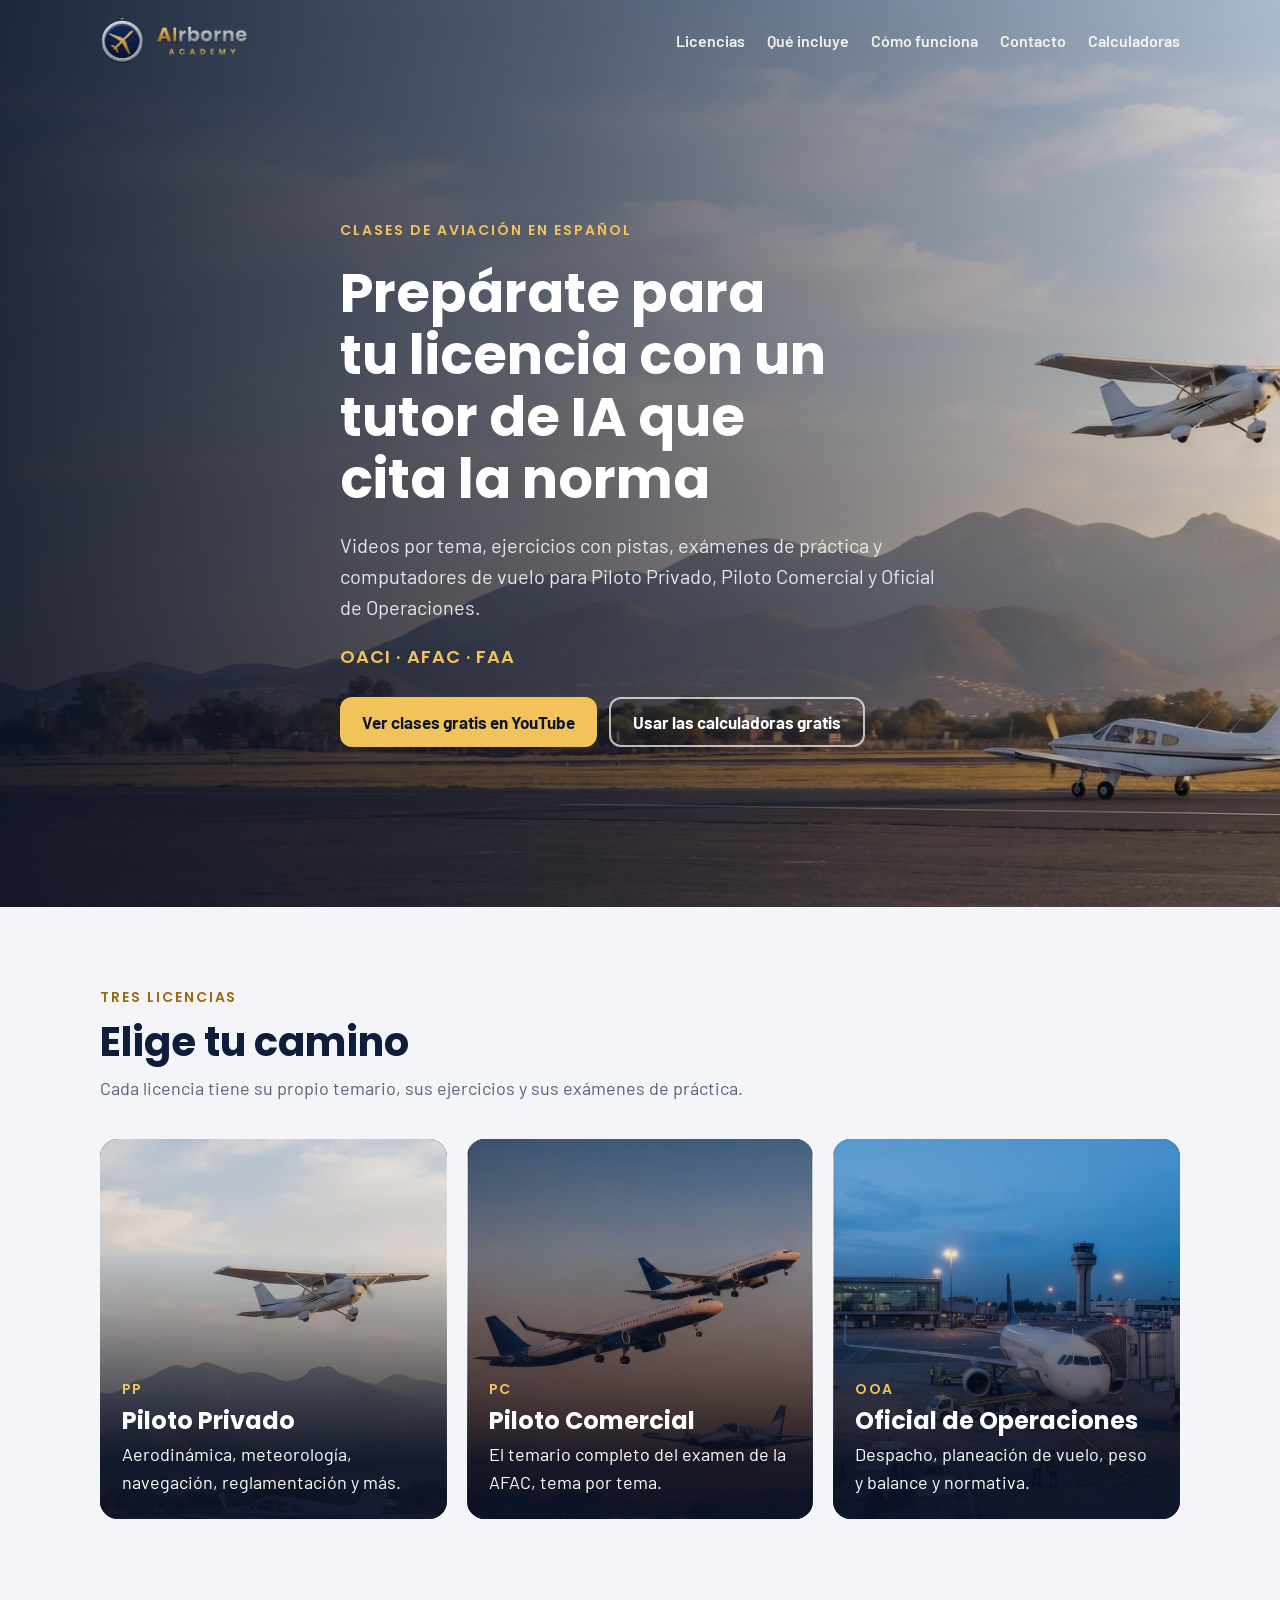
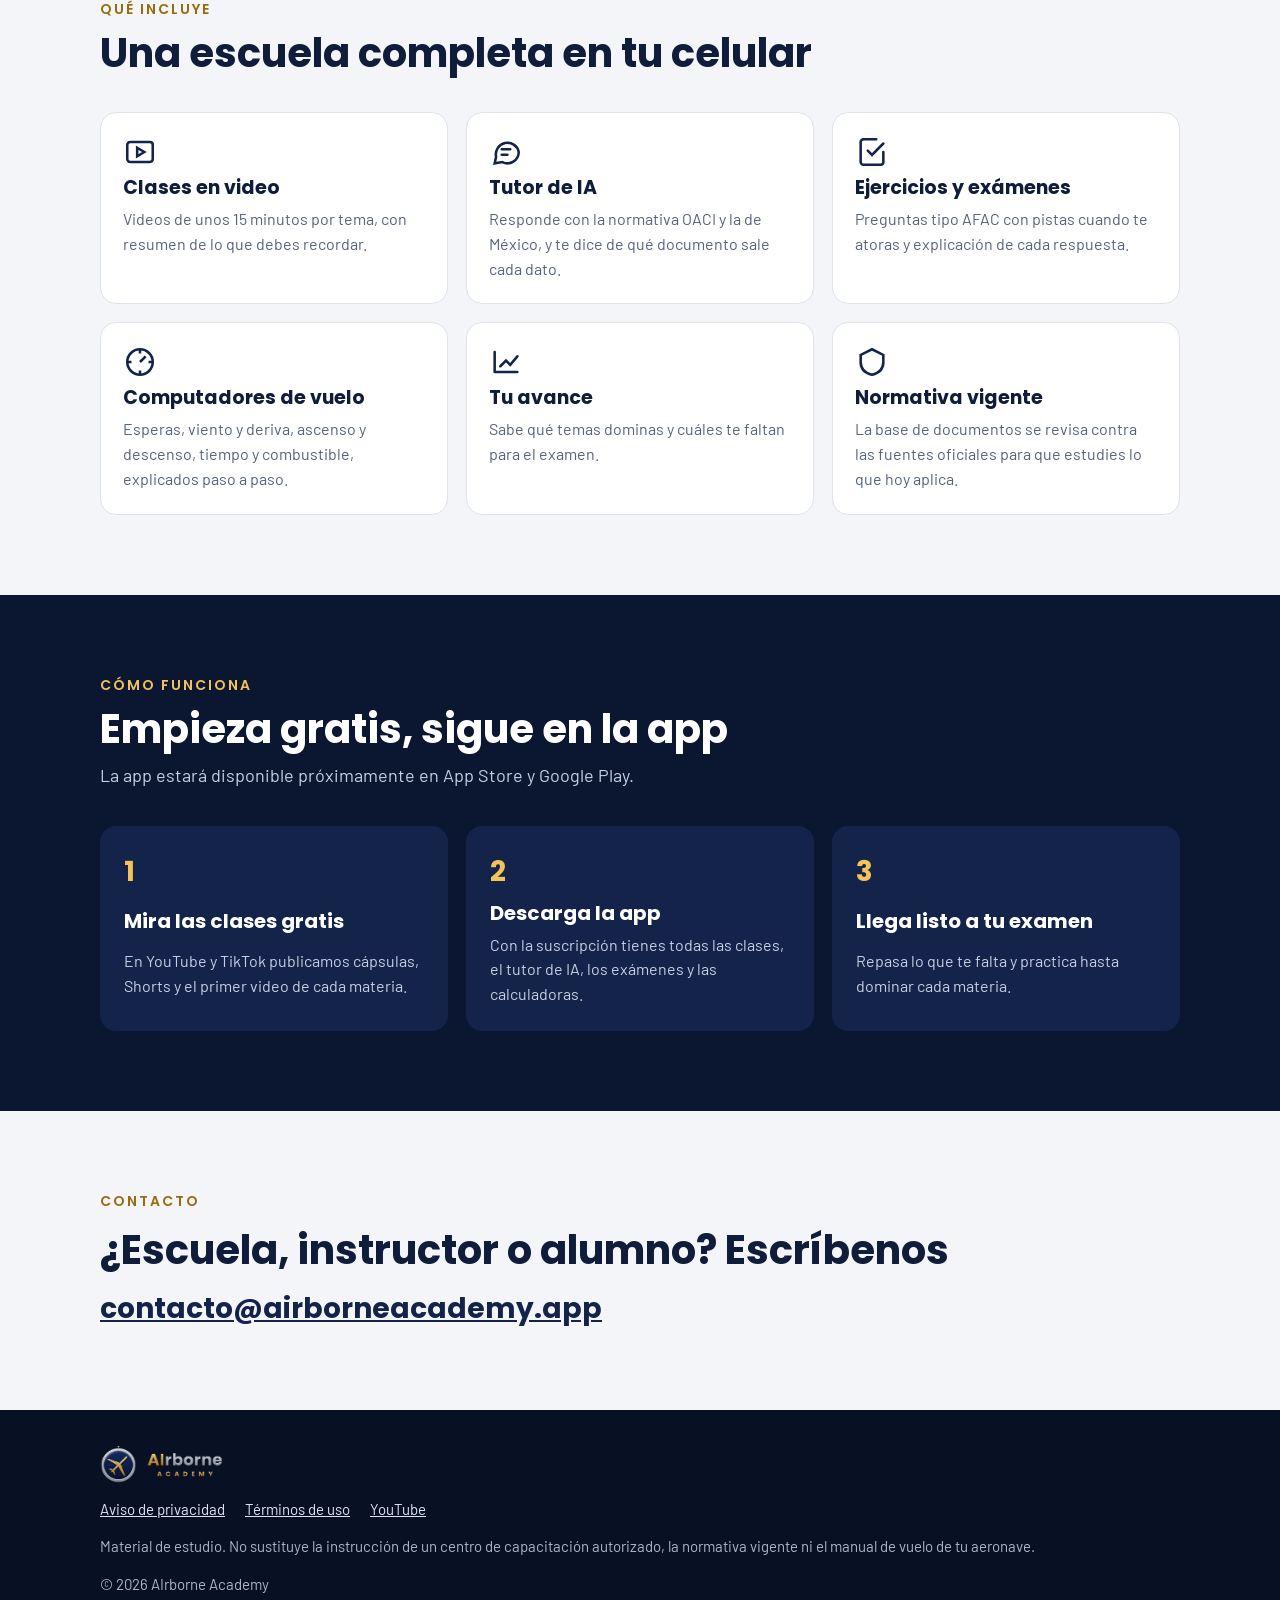
==== index.html @ c2ab4745 "Sitio AIrborne Academy y app de calculadoras de aviación Co-Authored-By: Claude Opus 5.5 <noreply@an" ====
<!doctype html>
<html lang="es">
<head>
<meta charset="utf-8">
<meta name="viewport" content="width=device-width, initial-scale=1, viewport-fit=cover">
<title>AIrborne Academy · Clases de aviación con inteligencia artificial</title>
<meta name="description" content="Clases de aviación en español para Piloto Privado, Piloto Comercial y Oficial de Operaciones. Videos, ejercicios, exámenes de práctica y un tutor de IA que cita la normativa OACI, AFAC y FAA.">
<meta property="og:title" content="AIrborne Academy">
<meta property="og:description" content="Clases de aviación con inteligencia artificial. OACI · AFAC · FAA.">
<meta property="og:image" content="https://airborneacademy.app/img/hero.jpg">
<link rel="icon" href="img/favicon-32.png" sizes="32x32">
<link rel="apple-touch-icon" href="img/icono-180.png">
<link rel="preconnect" href="https://fonts.googleapis.com">
<link rel="preconnect" href="https://fonts.gstatic.com" crossorigin>
<link rel="stylesheet" href="https://fonts.googleapis.com/css2?family=Poppins:wght@600;700&family=Barlow:wght@400;500;600;700&display=swap">
<link rel="stylesheet" href="estilos.css">
</head>
<body>

<header class="top">
  <div class="wrap">
    <a href="/" aria-label="AIrborne Academy, inicio"><img src="img/logo.png" alt="AIrborne Academy"></a>
    <nav aria-label="Secciones">
      <a href="#licencias">Licencias</a>
      <a href="#incluye">Qué incluye</a>
      <a href="#como">Cómo funciona</a>
      <a href="#contacto">Contacto</a>
      <a href="app/">Calculadoras</a>
    </nav>
  </div>
</header>

<main>
  <section class="hero">
    <div class="wrap">
      <div class="txt">
        <span class="eyebrow">Clases de aviación en español</span>
        <h1>Prepárate para tu licencia con un tutor de IA que cita la norma</h1>
        <p>Videos por tema, ejercicios con pistas, exámenes de práctica y computadores de vuelo para Piloto Privado, Piloto Comercial y Oficial de Operaciones.</p>
        <span class="tags">OACI · AFAC · FAA</span>
        <div class="ctas">
          <a class="btn gold" href="https://www.youtube.com/@AIrborne_Academy" target="_blank" rel="noopener">Ver clases gratis en YouTube</a>
          <a class="btn line" href="app/">Usar las calculadoras gratis</a>
        </div>
      </div>
    </div>
  </section>

  <section id="licencias">
    <div class="wrap">
      <div class="head">
        <span class="eyebrow" style="color:var(--gold-d)">Tres licencias</span>
        <h2>Elige tu camino</h2>
        <p>Cada licencia tiene su propio temario, sus ejercicios y sus exámenes de práctica.</p>
      </div>
      <div class="lic">
        <article><img src="img/pp.jpg" alt="Cessna 172 despegando y Piper PA-28 en pista" loading="lazy"><div class="t"><span>PP</span><h3>Piloto Privado</h3><p>Aerodinámica, meteorología, navegación, reglamentación y más.</p></div></article>
        <article><img src="img/pc.jpg" alt="Aviones comerciales despegando al atardecer" loading="lazy"><div class="t"><span>PC</span><h3>Piloto Comercial</h3><p>El temario completo del examen de la AFAC, tema por tema.</p></div></article>
        <article><img src="img/ooa.jpg" alt="Plataforma de aeropuerto con avión en posición" loading="lazy"><div class="t"><span>OOA</span><h3>Oficial de Operaciones</h3><p>Despacho, planeación de vuelo, peso y balance y normativa.</p></div></article>
      </div>
    </div>
  </section>

  <section id="incluye" style="padding-top:0">
    <div class="wrap">
      <div class="head">
        <span class="eyebrow" style="color:var(--gold-d)">Qué incluye</span>
        <h2>Una escuela completa en tu celular</h2>
      </div>
      <div class="feat">
        <div><svg viewBox="0 0 24 24" fill="none" stroke-width="1.8" aria-hidden="true"><rect x="3" y="5" width="18" height="14" rx="2"/><path d="M10 9l5 3-5 3z"/></svg><h3>Clases en video</h3><p>Videos de unos 15 minutos por tema, con resumen de lo que debes recordar.</p></div>
        <div><svg viewBox="0 0 24 24" fill="none" stroke-width="1.8" stroke-linecap="round" aria-hidden="true"><path d="M21 12a8 8 0 0 1-11.6 7.1L4 20l1-4.6A8 8 0 1 1 21 12z"/><path d="M9 10h6M9 14h4"/></svg><h3>Tutor de IA</h3><p>Responde con la normativa OACI y la de México, y te dice de qué documento sale cada dato.</p></div>
        <div><svg viewBox="0 0 24 24" fill="none" stroke-width="1.8" stroke-linecap="round" aria-hidden="true"><path d="M9 11l3 3 8-8"/><path d="M20 12v7a2 2 0 0 1-2 2H6a2 2 0 0 1-2-2V5a2 2 0 0 1 2-2h9"/></svg><h3>Ejercicios y exámenes</h3><p>Preguntas tipo AFAC con pistas cuando te atoras y explicación de cada respuesta.</p></div>
        <div><svg viewBox="0 0 24 24" fill="none" stroke-width="1.8" aria-hidden="true"><circle cx="12" cy="12" r="9"/><path d="M12 3v3M12 18v3M3 12h3M18 12h3M12 12l4-4"/></svg><h3>Computadores de vuelo</h3><p>Esperas, viento y deriva, ascenso y descenso, tiempo y combustible, explicados paso a paso.</p></div>
        <div><svg viewBox="0 0 24 24" fill="none" stroke-width="1.8" stroke-linecap="round" aria-hidden="true"><path d="M4 19V5M4 19h16M8 15l4-4 3 3 5-6"/></svg><h3>Tu avance</h3><p>Sabe qué temas dominas y cuáles te faltan para el examen.</p></div>
        <div><svg viewBox="0 0 24 24" fill="none" stroke-width="1.8" stroke-linecap="round" aria-hidden="true"><path d="M12 3l8 4v5c0 5-3.5 8-8 9-4.5-1-8-4-8-9V7z"/></svg><h3>Normativa vigente</h3><p>La base de documentos se revisa contra las fuentes oficiales para que estudies lo que hoy aplica.</p></div>
      </div>
    </div>
  </section>

  <section id="como" class="dark">
    <div class="wrap">
      <div class="head">
        <span class="eyebrow">Cómo funciona</span>
        <h2>Empieza gratis, sigue en la app</h2>
        <p>La app estará disponible próximamente en App Store y Google Play.</p>
      </div>
      <ol class="steps">
        <li><h3>Mira las clases gratis</h3><p>En YouTube y TikTok publicamos cápsulas, Shorts y el primer video de cada materia.</p></li>
        <li><h3>Descarga la app</h3><p>Con la suscripción tienes todas las clases, el tutor de IA, los exámenes y las calculadoras.</p></li>
        <li><h3>Llega listo a tu examen</h3><p>Repasa lo que te falta y practica hasta dominar cada materia.</p></li>
      </ol>
    </div>
  </section>

  <section id="contacto">
    <div class="wrap contact">
      <span class="eyebrow" style="color:var(--gold-d)">Contacto</span>
      <h2 style="font-size:clamp(28px,4vw,40px)">¿Escuela, instructor o alumno? Escríbenos</h2>
      <a class="mail" href="mailto:contacto@airborneacademy.app">contacto@airborneacademy.app</a>
    </div>
  </section>
</main>

<footer>
  <div class="wrap">
    <img src="img/logo.png" alt="AIrborne Academy">
    <nav aria-label="Legal">
      <a href="privacidad.html">Aviso de privacidad</a>
      <a href="terminos.html">Términos de uso</a>
      <a href="https://www.youtube.com/@AIrborne_Academy" target="_blank" rel="noopener">YouTube</a>
    </nav>
    <p>Material de estudio. No sustituye la instrucción de un centro de capacitación autorizado, la normativa vigente ni el manual de vuelo de tu aeronave.</p>
    <p>© 2026 AIrborne Academy</p>
  </div>
</footer>
</body>
</html>
---- estilos.css ----
:root{
  --navy:#0b1630; --navy-2:#13234a; --ink:#0f1d3a; --muted:#56627a; --bg:#f3f5f9; --card:#ffffff;
  --gold:#f2c35a; --gold-d:#9a6b0e; --line:#dde2ec;
  --display:"Poppins",system-ui,sans-serif; --body:"Barlow",system-ui,-apple-system,"Segoe UI",sans-serif;
}
*{box-sizing:border-box}
html{scroll-behavior:smooth}
body{margin:0;background:var(--bg);color:var(--ink);font-family:var(--body);font-size:18px;line-height:1.55}
img{max-width:100%;display:block}
a{color:var(--navy-2)}
.wrap{max-width:1120px;margin:0 auto;padding-left:max(20px,env(safe-area-inset-left,0px));padding-right:max(20px,env(safe-area-inset-right,0px))}
h1,h2,h3{font-family:var(--display);line-height:1.15;margin:0;text-wrap:balance}
p{margin:0}

/* barra */
.top{position:absolute;inset:0 0 auto 0;z-index:5}
.top .wrap{display:flex;align-items:center;justify-content:space-between;gap:16px;padding-block:18px}
.top img{height:46px;width:auto}
.top nav{display:flex;gap:22px;flex-wrap:wrap}
.top nav a{color:#fff;text-decoration:none;font-weight:600;font-size:16px;opacity:.9}
.top nav a:hover{opacity:1;text-decoration:underline}
@media (max-width:640px){.top nav{display:none}}

/* portada */
.hero{position:relative;min-height:640px;display:flex;align-items:center;color:#fff;background:#0b1630 url(img/hero.jpg) center/cover no-repeat}
.hero::before{content:"";position:absolute;inset:0;background:linear-gradient(90deg,rgba(8,16,36,.88) 0%,rgba(8,16,36,.6) 45%,rgba(8,16,36,.15) 100%)}
.hero .wrap{position:relative;padding-block:140px 80px}
.hero .txt{max-width:600px;display:grid;gap:20px}
.eyebrow{font-family:var(--display);font-weight:600;font-size:14px;letter-spacing:.14em;text-transform:uppercase;color:var(--gold)}
.hero h1{font-size:clamp(34px,5vw,54px);font-weight:700}
.hero p{font-size:20px;color:#e3e8f0}
.ctas{display:flex;gap:12px;flex-wrap:wrap;margin-top:6px}
.btn{display:inline-flex;align-items:center;justify-content:center;min-height:50px;padding:0 22px;border-radius:12px;font-weight:700;text-decoration:none;font-size:17px}
.btn.gold{background:var(--gold);color:var(--navy)}
.btn.line{border:2px solid rgba(255,255,255,.7);color:#fff}
.btn:focus-visible{outline:3px solid #fff;outline-offset:3px}
.tags{font-family:var(--display);font-weight:600;color:var(--gold);letter-spacing:.06em}

section{padding-block:80px}
.head{display:grid;gap:10px;margin-bottom:36px;max-width:720px}
.head h2{font-size:clamp(28px,4vw,40px)}
.head p{color:var(--muted)}

/* licencias */
.lic{display:grid;grid-template-columns:repeat(3,minmax(0,1fr));gap:20px}
@media (max-width:860px){.lic{grid-template-columns:minmax(0,1fr)}}
.lic article{position:relative;border-radius:18px;overflow:hidden;min-height:380px;display:flex;align-items:flex-end;color:#fff;background:var(--navy)}
.lic article img{position:absolute;inset:0;width:100%;height:100%;object-fit:cover}
.lic article::after{content:"";position:absolute;inset:0;background:linear-gradient(0deg,rgba(8,16,36,.92) 15%,rgba(8,16,36,.1) 70%)}
.lic .t{position:relative;z-index:1;padding:22px;display:grid;gap:6px}
.lic .t span{font-family:var(--display);font-weight:600;color:var(--gold);font-size:14px;letter-spacing:.1em}
.lic h3{font-size:24px}

/* incluye */
.feat{display:grid;grid-template-columns:repeat(3,minmax(0,1fr));gap:18px}
@media (max-width:860px){.feat{grid-template-columns:minmax(0,1fr)}}
.feat div{background:var(--card);border:1px solid var(--line);border-radius:16px;padding:22px;display:grid;gap:8px;align-content:start}
.feat svg{width:34px;height:34px;stroke:var(--navy-2)}
.feat h3{font-size:19px}
.feat p{color:var(--muted);font-size:16px}

/* pasos */
.dark{background:var(--navy);color:#fff}
.dark .head p{color:#c7d0e2}
.steps{display:grid;grid-template-columns:repeat(3,minmax(0,1fr));gap:18px;counter-reset:s;list-style:none;padding:0;margin:0}
@media (max-width:860px){.steps{grid-template-columns:minmax(0,1fr)}}
.steps li{background:var(--navy-2);border-radius:16px;padding:24px;display:grid;gap:8px}
.steps li::before{counter-increment:s;content:counter(s);font-family:var(--display);font-weight:700;font-size:28px;color:var(--gold)}
.steps h3{font-size:20px}
.steps p{color:#c7d0e2;font-size:16px}

/* contacto */
.contact{display:grid;gap:14px;justify-items:start}
.mail{font-family:var(--display);font-weight:700;font-size:clamp(20px,3vw,28px);color:var(--navy-2);word-break:break-all}

footer{background:#081024;color:#aab6cc;font-size:15px}
footer .wrap{padding-block:36px;display:grid;gap:14px}
footer nav{display:flex;gap:20px;flex-wrap:wrap}
footer a{color:#dfe5f0}
footer img{height:38px;width:auto}

/* páginas legales */
.legal-top{background:var(--navy)}
.legal-top .wrap{padding-block:18px;display:flex;justify-content:space-between;align-items:center;gap:12px}
.legal-top img{height:42px;width:auto}
.legal-top a.back{color:#fff;font-weight:600;text-decoration:none}
.legal{max-width:760px;margin:0 auto;padding:48px 20px 80px}
.legal h1{font-size:34px;margin-bottom:8px}
.legal h2{font-size:22px;margin:34px 0 10px}
.legal p,.legal li{color:#2b3956}
.legal p+p{margin-top:12px}
.legal ul{padding-left:22px;display:grid;gap:6px}
.updated{color:var(--muted);font-size:15px}
.fill{background:#fff2c4;border-radius:4px;padding:0 4px;font-weight:600}
.draft{background:#fff4dc;border:1px solid #f0c66b;border-radius:12px;padding:14px 16px;margin:18px 0;font-size:16px}
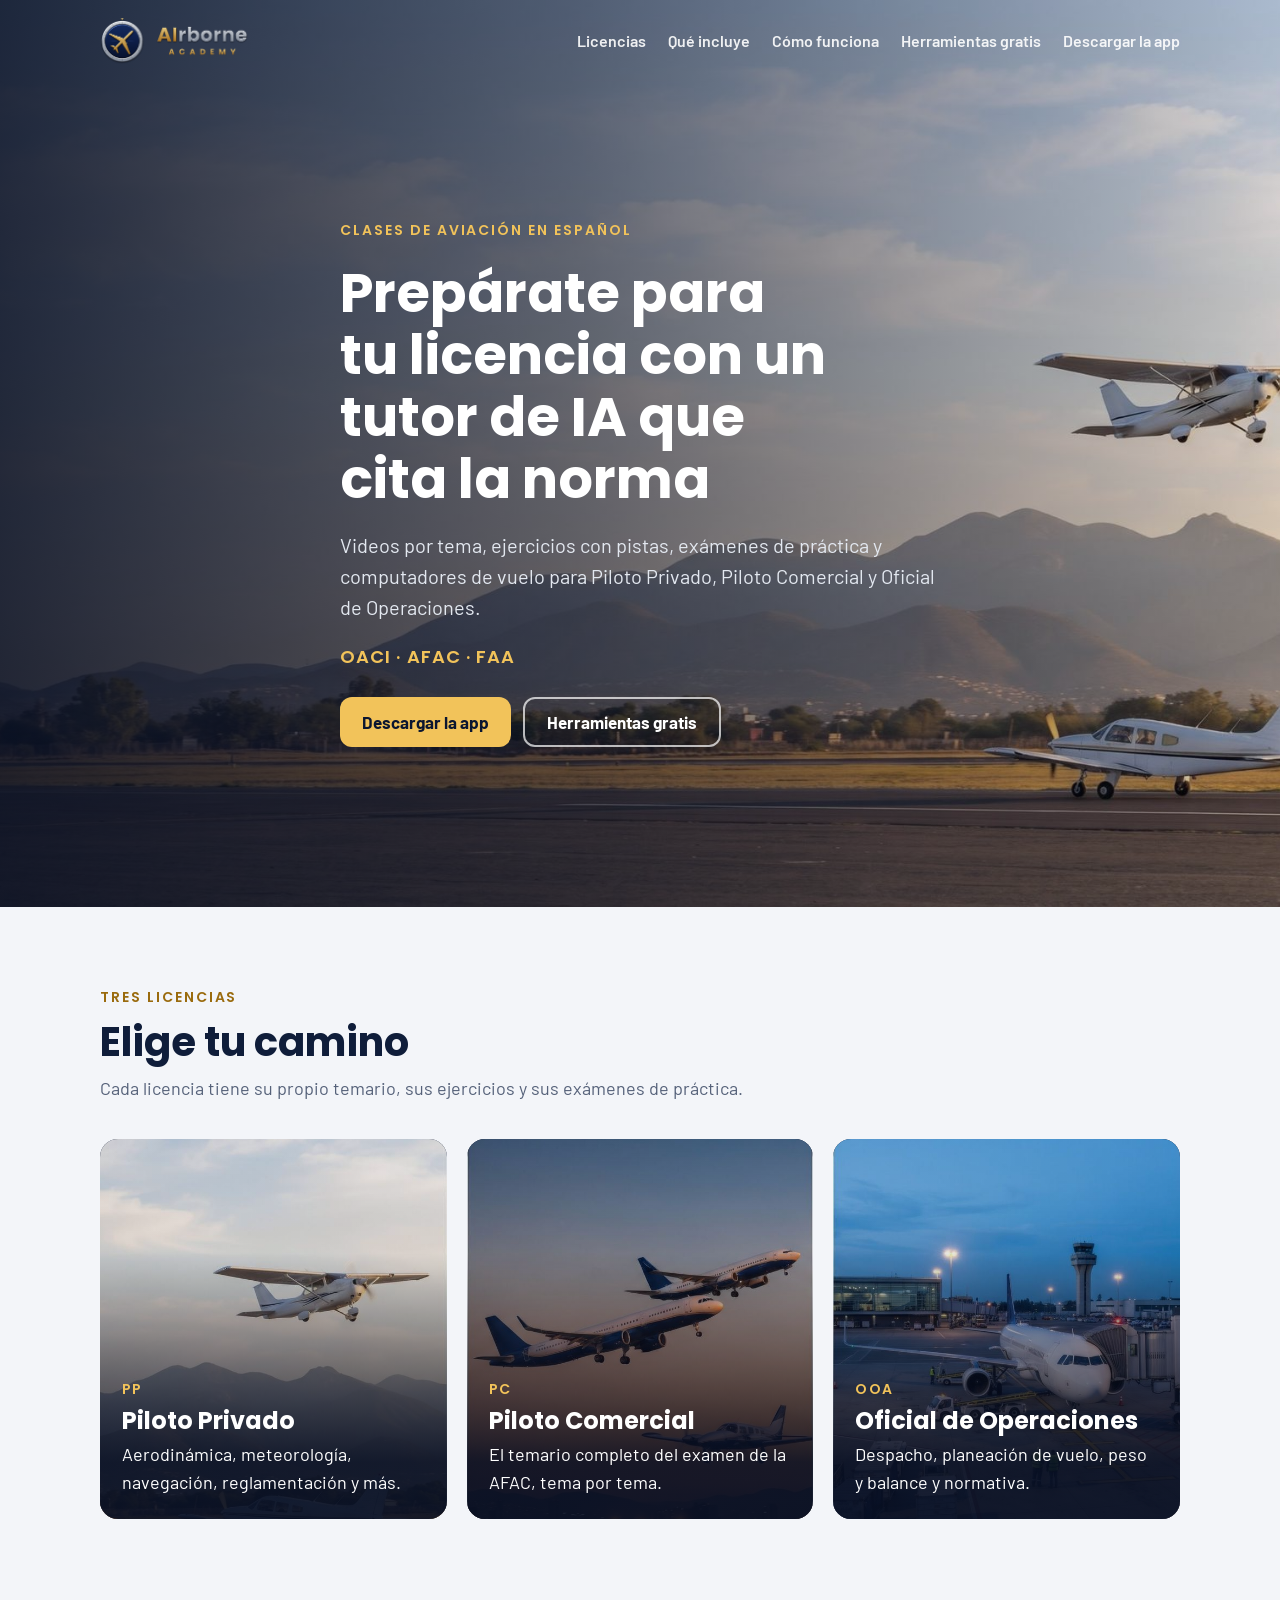
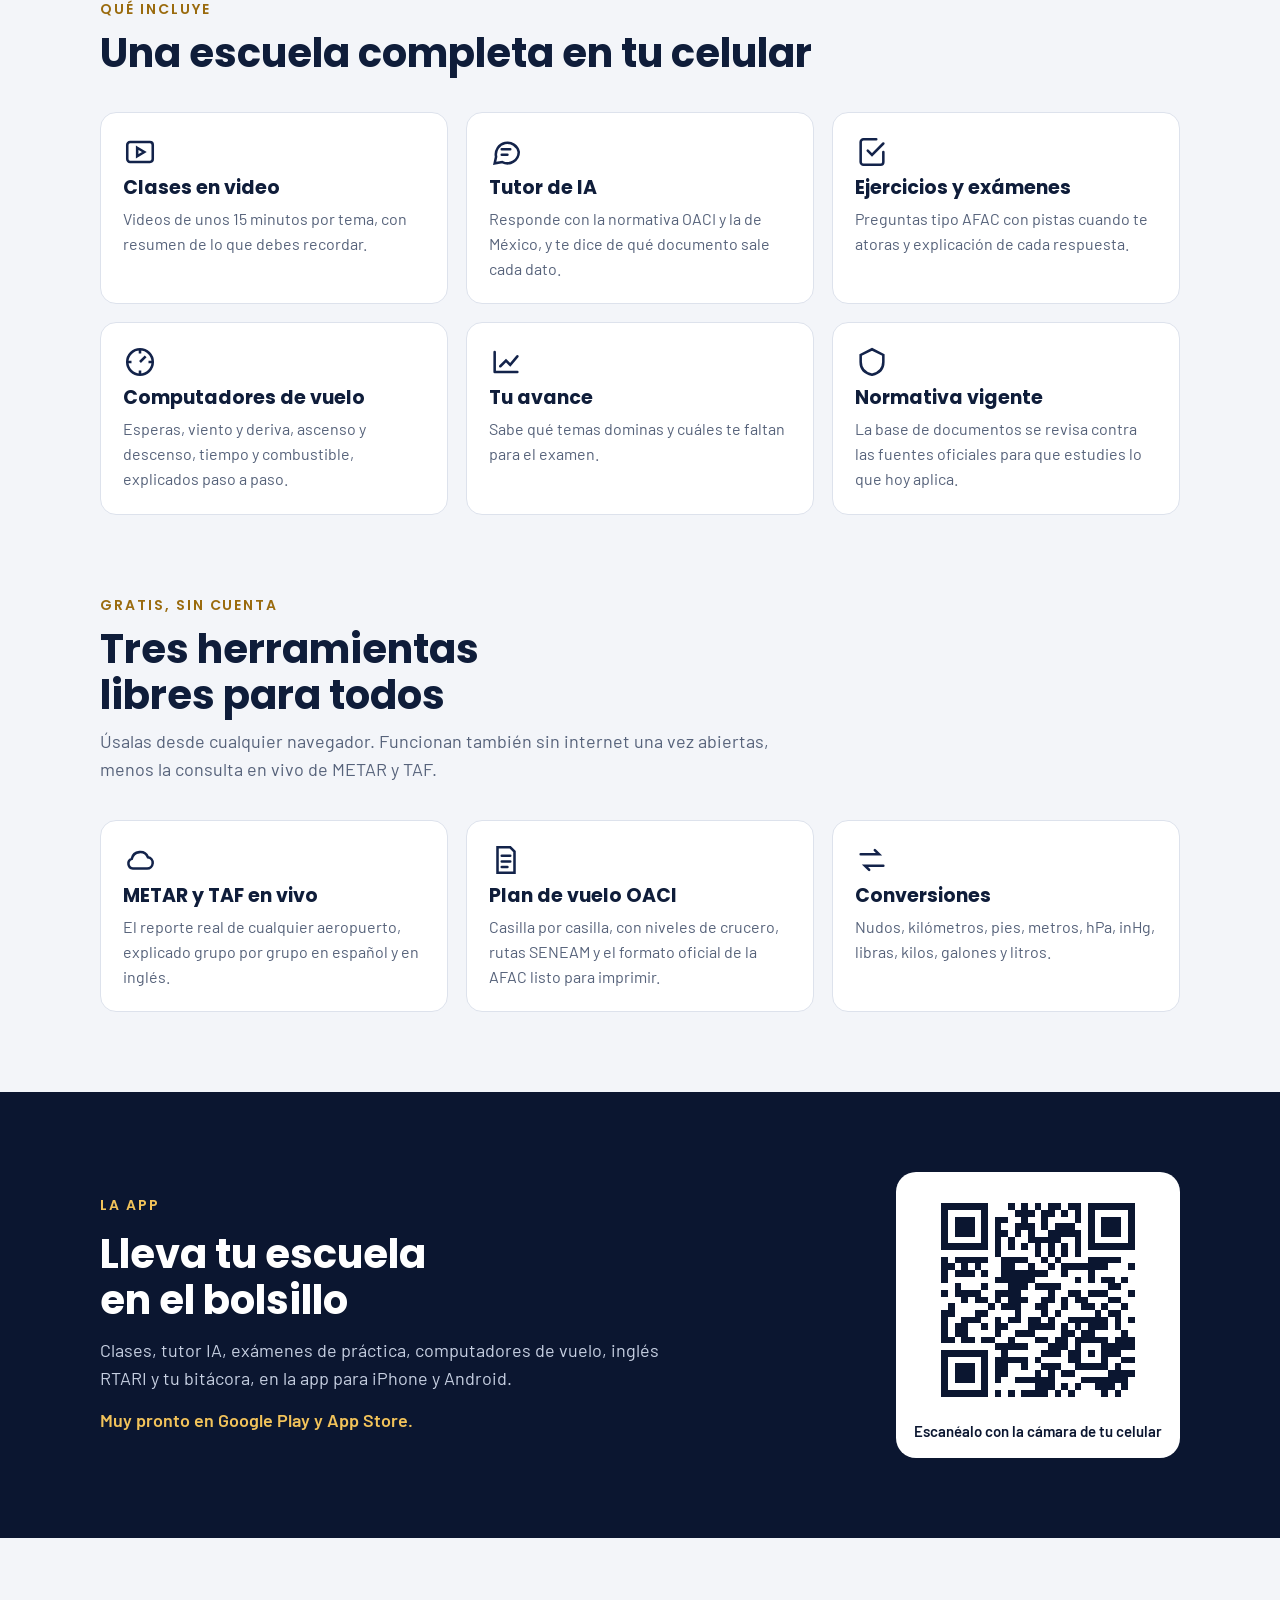
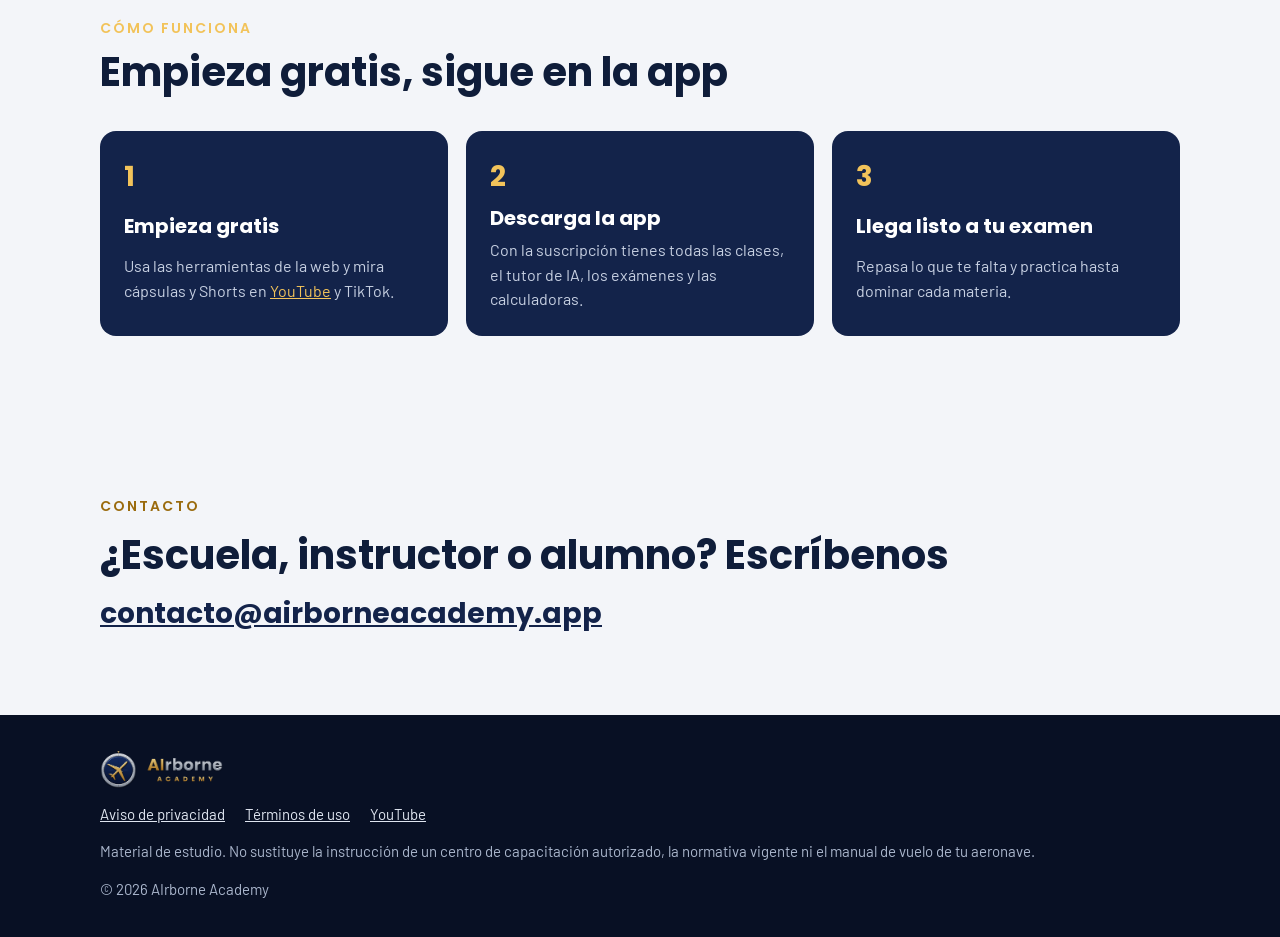
==== commit 05b97466: "Web: landing con QR de descarga y solo las tres herramientas gratis; lo Pro pasa a las apps - descar" ====
--- a/index.html
+++ b/index.html
@@ -4,7 +4,7 @@
 <meta charset="utf-8">
 <meta name="viewport" content="width=device-width, initial-scale=1, viewport-fit=cover">
 <title>AIrborne Academy · Clases de aviación con inteligencia artificial</title>
-<meta name="description" content="Clases de aviación en español para Piloto Privado, Piloto Comercial y Oficial de Operaciones. Videos, ejercicios, exámenes de práctica y un tutor de IA que cita la normativa OACI, AFAC y FAA.">
+<meta name="description" content="Clases de aviación en español para Piloto Privado, Piloto Comercial y Oficial de Operaciones, en la app AIrborne Academy. Gratis en la web: METAR y TAF en vivo, plan de vuelo OACI con formato AFAC y conversiones.">
 <meta property="og:title" content="AIrborne Academy">
 <meta property="og:description" content="Clases de aviación con inteligencia artificial. OACI · AFAC · FAA.">
 <meta property="og:image" content="https://airborneacademy.app/img/hero.jpg">
@@ -24,8 +24,8 @@
       <a href="#licencias">Licencias</a>
       <a href="#incluye">Qué incluye</a>
       <a href="#como">Cómo funciona</a>
-      <a href="#contacto">Contacto</a>
-      <a href="app/">Calculadoras</a>
+      <a href="app/">Herramientas gratis</a>
+      <a href="#descargar">Descargar la app</a>
     </nav>
   </div>
 </header>
@@ -39,8 +39,8 @@
         <p>Videos por tema, ejercicios con pistas, exámenes de práctica y computadores de vuelo para Piloto Privado, Piloto Comercial y Oficial de Operaciones.</p>
         <span class="tags">OACI · AFAC · FAA</span>
         <div class="ctas">
-          <a class="btn gold" href="https://www.youtube.com/@AIrborne_Academy" target="_blank" rel="noopener">Ver clases gratis en YouTube</a>
-          <a class="btn line" href="app/">Usar las calculadoras gratis</a>
+          <a class="btn gold" href="#descargar">Descargar la app</a>
+          <a class="btn line" href="app/">Herramientas gratis</a>
         </div>
       </div>
     </div>
@@ -78,15 +78,45 @@
     </div>
   </section>
 
-  <section id="como" class="dark">
+  <section id="gratis" style="padding-top:0">
+    <div class="wrap">
+      <div class="head">
+        <span class="eyebrow" style="color:var(--gold-d)">Gratis, sin cuenta</span>
+        <h2>Tres herramientas libres para todos</h2>
+        <p>Úsalas desde cualquier navegador. Funcionan también sin internet una vez abiertas, menos la consulta en vivo de METAR y TAF.</p>
+      </div>
+      <div class="feat gratis">
+        <a href="app/#/meteo"><svg viewBox="0 0 24 24" fill="none" stroke-width="1.8" stroke-linecap="round" aria-hidden="true"><path d="M7 18h10a4 4 0 0 0 .6-7.95A6 6 0 0 0 6.2 11.2 3.5 3.5 0 0 0 7 18z"/></svg><h3>METAR y TAF en vivo</h3><p>El reporte real de cualquier aeropuerto, explicado grupo por grupo en español y en inglés.</p></a>
+        <a href="app/#/plan"><svg viewBox="0 0 24 24" fill="none" stroke-width="1.8" stroke-linecap="round" aria-hidden="true"><path d="M6 3h9l3 3v15H6z"/><path d="M9 9h6M9 13h6M9 17h4"/></svg><h3>Plan de vuelo OACI</h3><p>Casilla por casilla, con niveles de crucero, rutas SENEAM y el formato oficial de la AFAC listo para imprimir.</p></a>
+        <a href="app/#/conv"><svg viewBox="0 0 24 24" fill="none" stroke-width="1.8" stroke-linecap="round" aria-hidden="true"><path d="M4 8h13l-3-3M20 16H7l3 3"/></svg><h3>Conversiones</h3><p>Nudos, kilómetros, pies, metros, hPa, inHg, libras, kilos, galones y litros.</p></a>
+      </div>
+    </div>
+  </section>
+
+  <section id="descargar" class="dark">
+    <div class="wrap descarga">
+      <div class="txt">
+        <span class="eyebrow">La app</span>
+        <h2>Lleva tu escuela en el bolsillo</h2>
+        <p>Clases, tutor IA, exámenes de práctica, computadores de vuelo, inglés RTARI y tu bitácora, en la app para iPhone y Android.</p>
+        <p class="pronto">Muy pronto en Google Play y App Store.</p>
+        <a class="btn gold solo-movil" href="descargar/">Descargar la app</a>
+      </div>
+      <figure class="qr">
+        <img src="img/qr-descargar.svg" alt="Código QR para descargar la app AIrborne Academy" width="220" height="220">
+        <figcaption>Escanéalo con la cámara de tu celular</figcaption>
+      </figure>
+    </div>
+  </section>
+
+  <section id="como">
     <div class="wrap">
       <div class="head">
         <span class="eyebrow">Cómo funciona</span>
         <h2>Empieza gratis, sigue en la app</h2>
-        <p>La app estará disponible próximamente en App Store y Google Play.</p>
       </div>
       <ol class="steps">
-        <li><h3>Mira las clases gratis</h3><p>En YouTube y TikTok publicamos cápsulas, Shorts y el primer video de cada materia.</p></li>
+        <li><h3>Empieza gratis</h3><p>Usa las herramientas de la web y mira cápsulas y Shorts en <a href="https://www.youtube.com/@AIrborne_Academy" target="_blank" rel="noopener">YouTube</a> y TikTok.</p></li>
         <li><h3>Descarga la app</h3><p>Con la suscripción tienes todas las clases, el tutor de IA, los exámenes y las calculadoras.</p></li>
         <li><h3>Llega listo a tu examen</h3><p>Repasa lo que te falta y practica hasta dominar cada materia.</p></li>
       </ol>
--- a/estilos.css
+++ b/estilos.css
@@ -93,3 +93,21 @@
 .updated{color:var(--muted);font-size:15px}
 .fill{background:#fff2c4;border-radius:4px;padding:0 4px;font-weight:600}
 .draft{background:#fff4dc;border:1px solid #f0c66b;border-radius:12px;padding:14px 16px;margin:18px 0;font-size:16px}
+
+/* herramientas gratis */
+.feat.gratis a{background:var(--card);border:1px solid var(--line);border-radius:16px;padding:22px;display:grid;gap:8px;align-content:start;color:inherit;text-decoration:none;transition:border-color .15s,transform .15s}
+.feat.gratis a:hover{border-color:var(--gold);transform:translateY(-2px)}
+.feat.gratis a:focus-visible{outline:3px solid var(--gold);outline-offset:3px}
+/* descarga con QR */
+.descarga{display:grid;grid-template-columns:minmax(0,1fr) auto;gap:40px;align-items:center}
+.descarga .txt{display:grid;gap:14px;max-width:560px;justify-items:start}
+.descarga h2{font-size:clamp(28px,4vw,40px)}
+.descarga p{color:#c7d0e2}
+.descarga .pronto{color:var(--gold);font-weight:600}
+.qr{margin:0;display:grid;gap:10px;justify-items:center;background:#fff;border-radius:20px;padding:18px 18px 14px}
+.qr img{width:220px;height:220px}
+.qr figcaption{color:var(--navy);font-size:15px;font-weight:600}
+.solo-movil{display:none}
+.steps a{color:var(--gold)}
+@media (max-width:760px){.descarga{grid-template-columns:minmax(0,1fr)}.qr{display:none}.solo-movil{display:inline-flex}}
+.steps li{color:#fff}
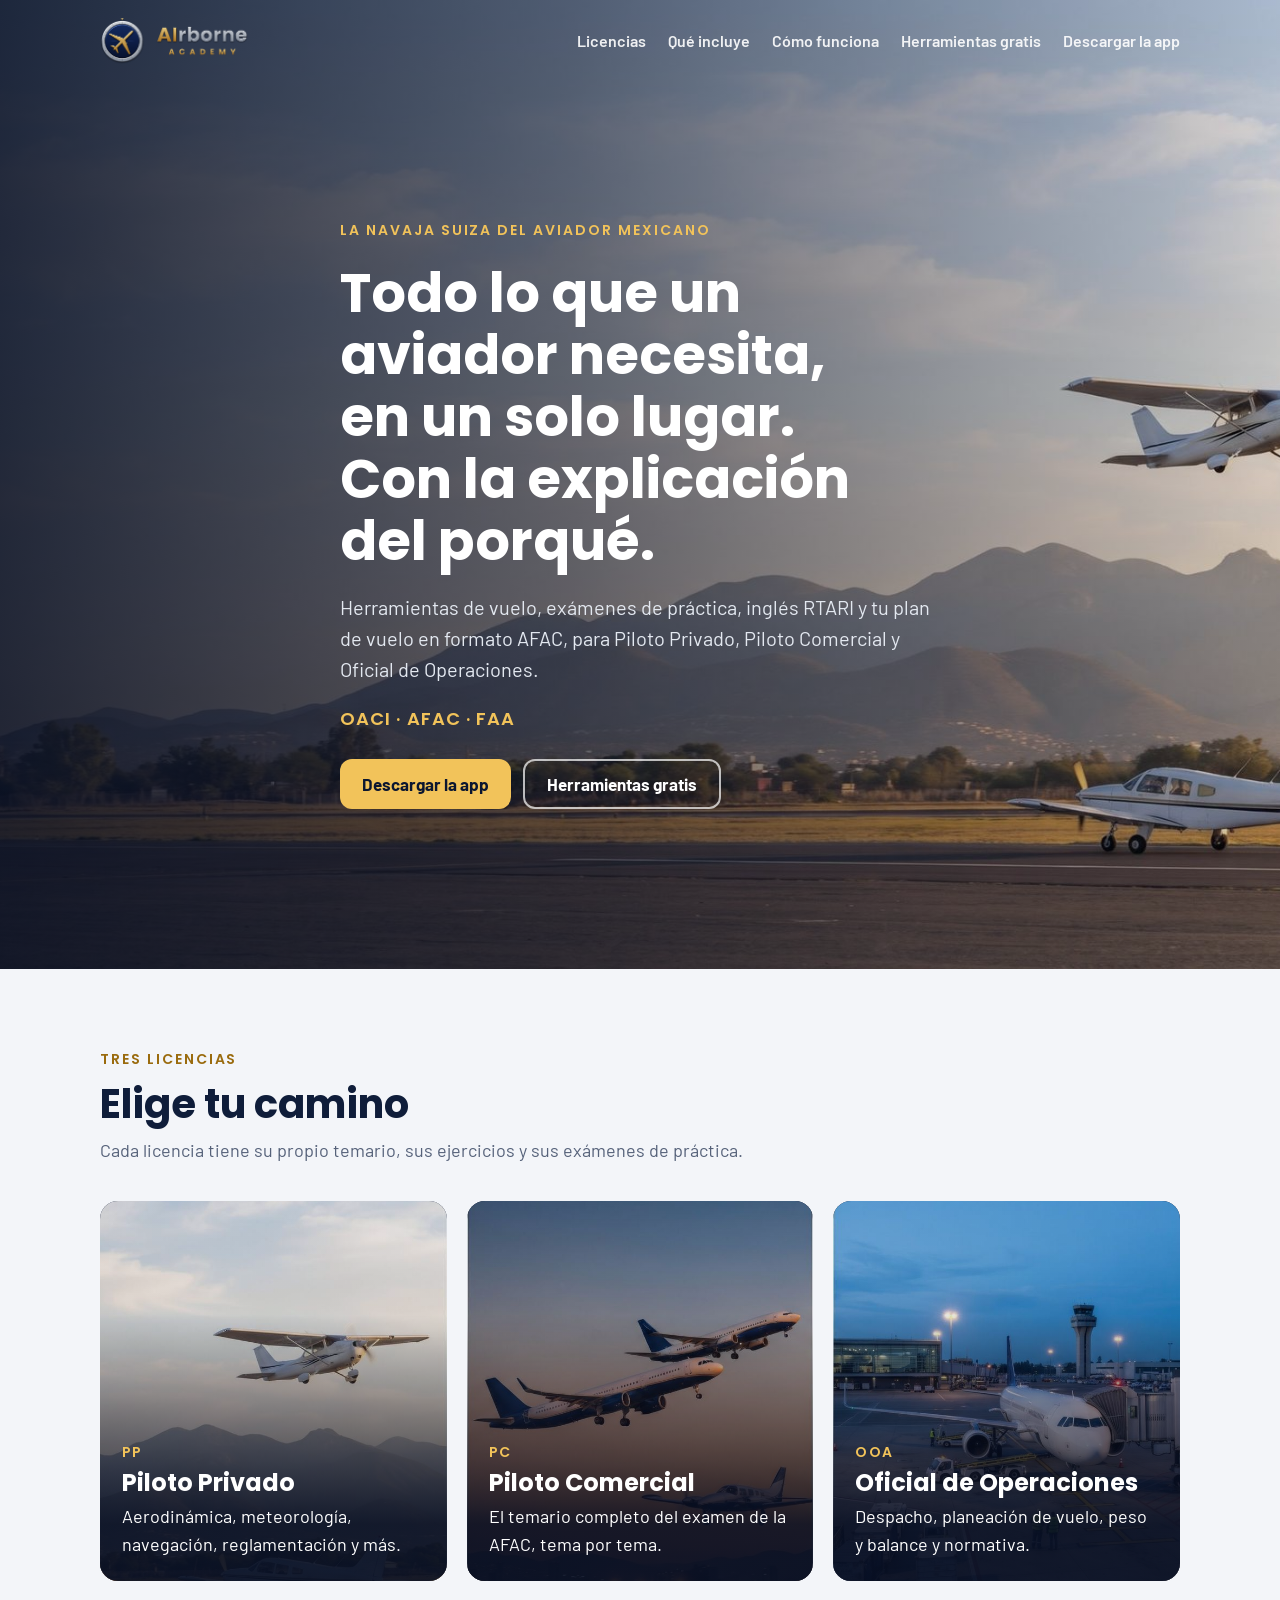
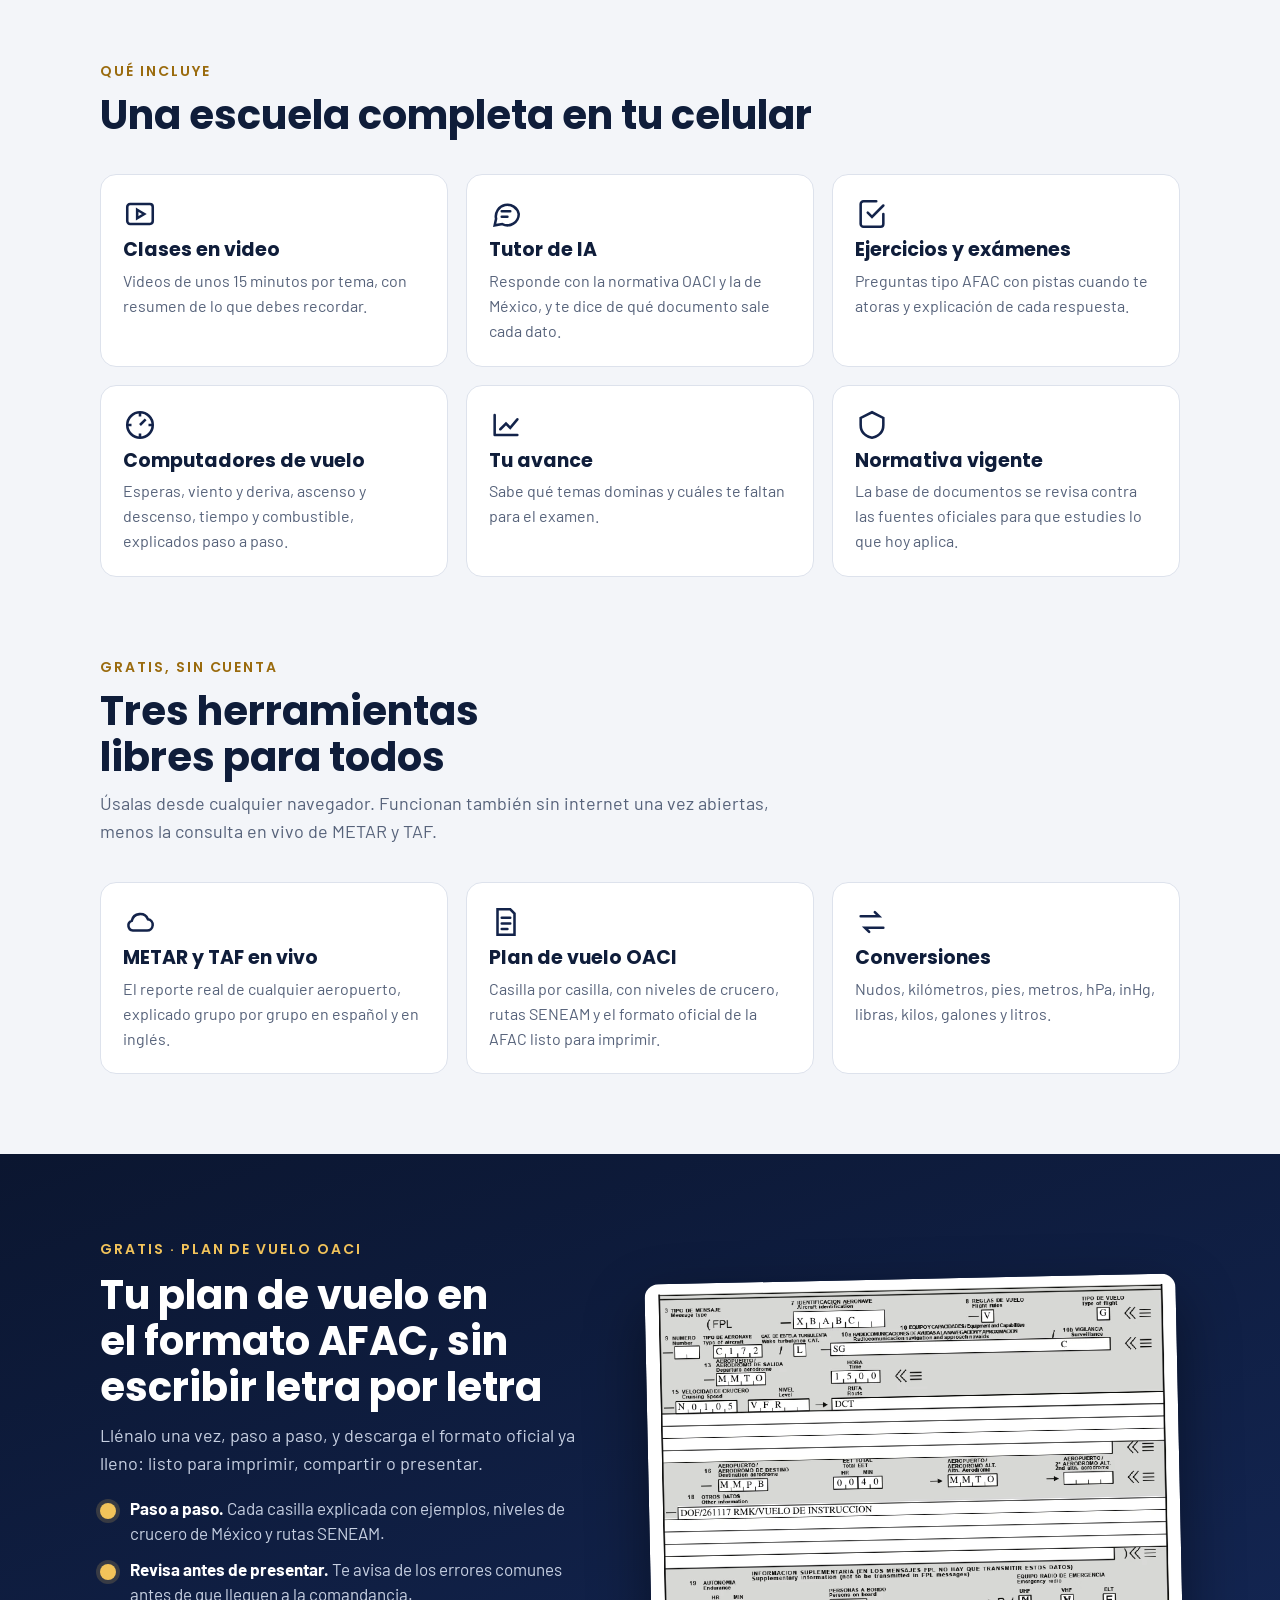
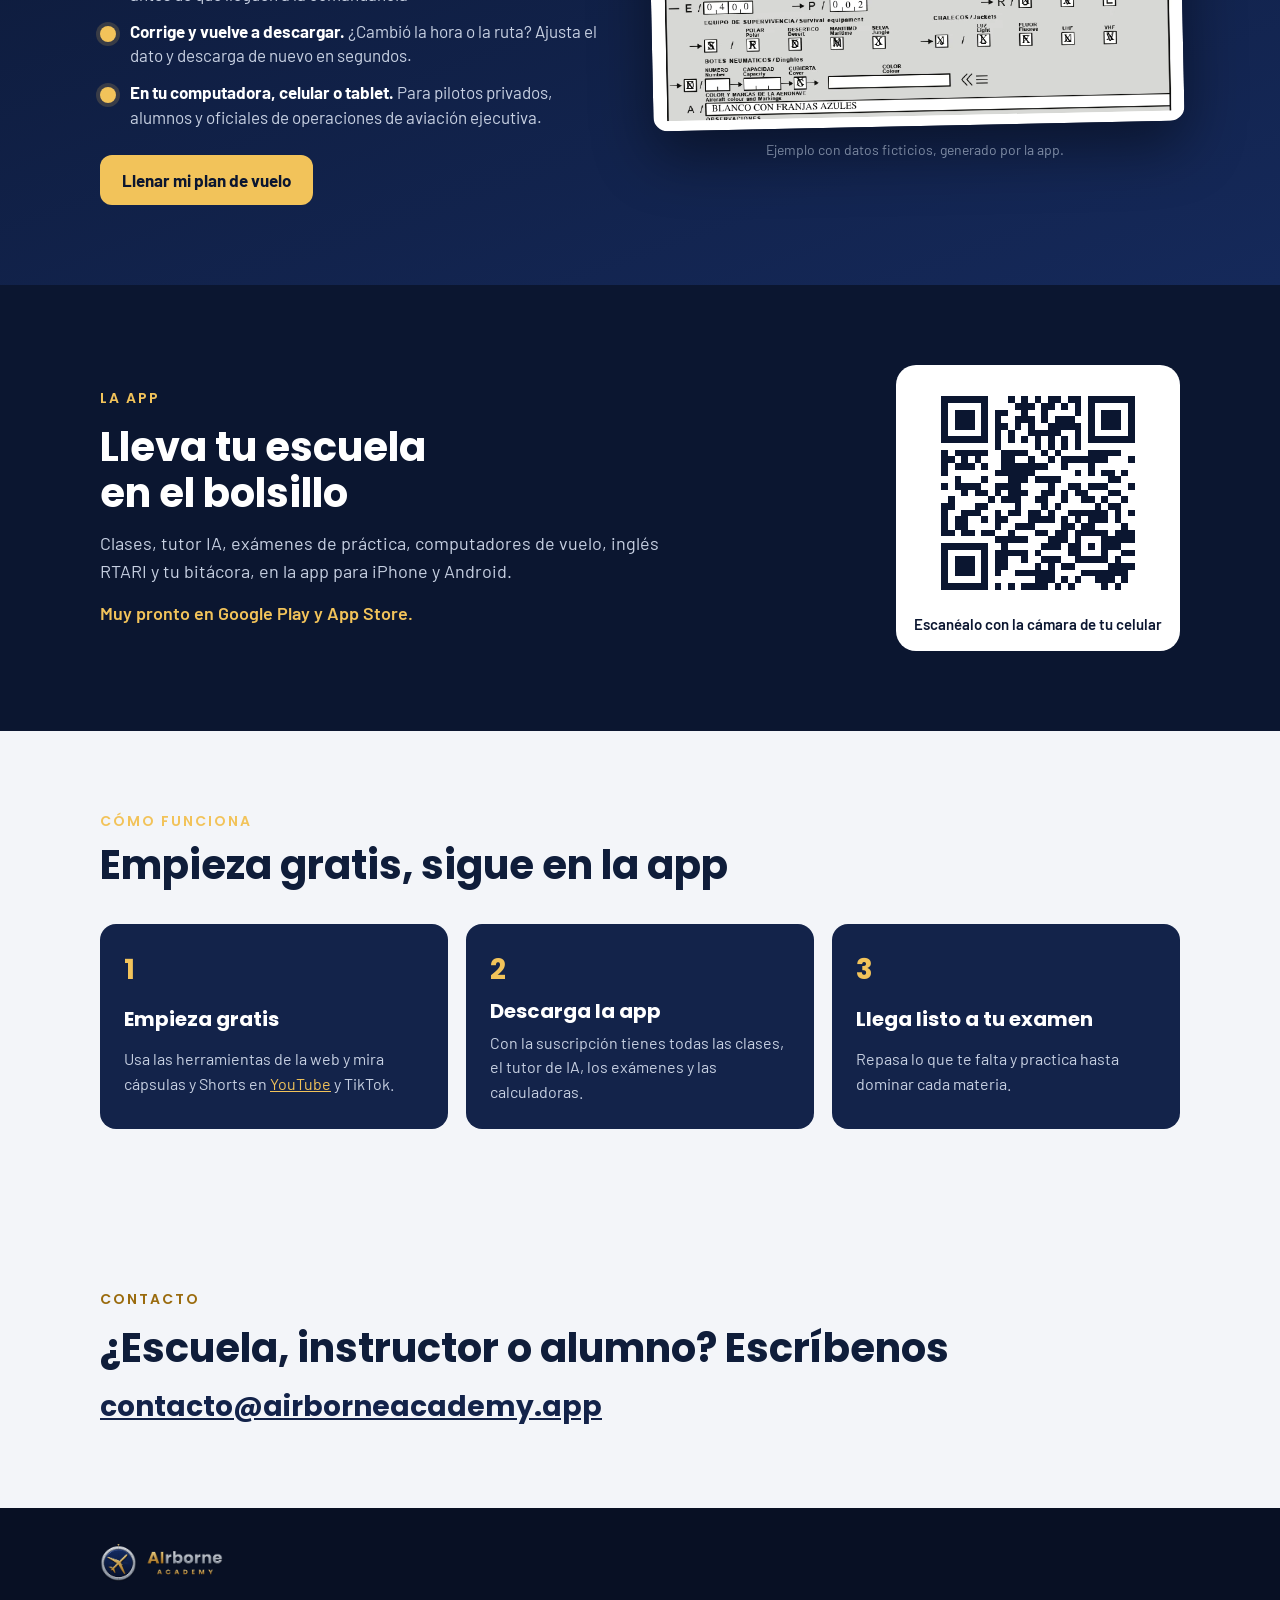
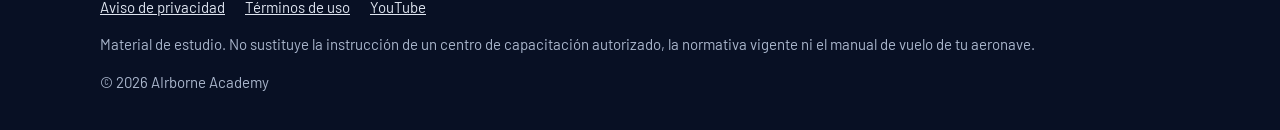
==== commit dc9a4c9e: "Portada: "La navaja suiza del aviador mexicano" y destacado del plan de vuelo OACI - Nuevo encabezad" ====
--- a/index.html
+++ b/index.html
@@ -3,10 +3,10 @@
 <head>
 <meta charset="utf-8">
 <meta name="viewport" content="width=device-width, initial-scale=1, viewport-fit=cover">
-<title>AIrborne Academy · Clases de aviación con inteligencia artificial</title>
+<title>AIrborne Academy · La navaja suiza del aviador mexicano</title>
 <meta name="description" content="Clases de aviación en español para Piloto Privado, Piloto Comercial y Oficial de Operaciones, en la app AIrborne Academy. Gratis en la web: METAR y TAF en vivo, plan de vuelo OACI con formato AFAC y conversiones.">
 <meta property="og:title" content="AIrborne Academy">
-<meta property="og:description" content="Clases de aviación con inteligencia artificial. OACI · AFAC · FAA.">
+<meta property="og:description" content="Todo lo que un aviador necesita, en un solo lugar. Con la explicación del porqué. OACI · AFAC · FAA.">
 <meta property="og:image" content="https://airborneacademy.app/img/hero.jpg">
 <link rel="icon" href="img/favicon-32.png" sizes="32x32">
 <link rel="apple-touch-icon" href="img/icono-180.png">
@@ -34,9 +34,9 @@
   <section class="hero">
     <div class="wrap">
       <div class="txt">
-        <span class="eyebrow">Clases de aviación en español</span>
-        <h1>Prepárate para tu licencia con un tutor de IA que cita la norma</h1>
-        <p>Videos por tema, ejercicios con pistas, exámenes de práctica y computadores de vuelo para Piloto Privado, Piloto Comercial y Oficial de Operaciones.</p>
+        <span class="eyebrow">La navaja suiza del aviador mexicano</span>
+        <h1>Todo lo que un aviador necesita, en un solo lugar. Con la explicación del porqué.</h1>
+        <p>Herramientas de vuelo, exámenes de práctica, inglés RTARI y tu plan de vuelo en formato AFAC, para Piloto Privado, Piloto Comercial y Oficial de Operaciones.</p>
         <span class="tags">OACI · AFAC · FAA</span>
         <div class="ctas">
           <a class="btn gold" href="#descargar">Descargar la app</a>
@@ -93,6 +93,28 @@
     </div>
   </section>
 
+  <!-- Destacado: plan de vuelo OACI con el formato AFAC lleno automáticamente (herramienta gratis) -->
+  <section id="plan-de-vuelo" class="dark">
+    <div class="wrap plan-dest">
+      <div class="txt">
+        <span class="eyebrow">Gratis · Plan de vuelo OACI</span>
+        <h2>Tu plan de vuelo en el formato AFAC, sin escribir letra por letra</h2>
+        <p>Llénalo una vez, paso a paso, y descarga el formato oficial ya lleno: listo para imprimir, compartir o presentar.</p>
+        <ul class="ventajas">
+          <li><b>Paso a paso.</b> Cada casilla explicada con ejemplos, niveles de crucero de México y rutas SENEAM.</li>
+          <li><b>Revisa antes de presentar.</b> Te avisa de los errores comunes antes de que lleguen a la comandancia.</li>
+          <li><b>Corrige y vuelve a descargar.</b> ¿Cambió la hora o la ruta? Ajusta el dato y descarga de nuevo en segundos.</li>
+          <li><b>En tu computadora, celular o tablet.</b> Para pilotos privados, alumnos y oficiales de operaciones de aviación ejecutiva.</li>
+        </ul>
+        <p><a class="btn gold" href="app/#/plan">Llenar mi plan de vuelo</a></p>
+      </div>
+      <figure class="plan-muestra">
+        <img src="img/plan-afac-ejemplo.webp" alt="Ejemplo de formato de plan de vuelo AFAC llenado automáticamente por AIrborne Academy" width="815" height="682" loading="lazy">
+        <figcaption>Ejemplo con datos ficticios, generado por la app.</figcaption>
+      </figure>
+    </div>
+  </section>
+
   <section id="descargar" class="dark">
     <div class="wrap descarga">
       <div class="txt">
--- a/estilos.css
+++ b/estilos.css
@@ -111,3 +111,17 @@
 .steps a{color:var(--gold)}
 @media (max-width:760px){.descarga{grid-template-columns:minmax(0,1fr)}.qr{display:none}.solo-movil{display:inline-flex}}
 .steps li{color:#fff}
+
+/* Destacado del plan de vuelo OACI */
+#plan-de-vuelo{background:linear-gradient(160deg,var(--navy) 0%,#15295a 100%)}
+.plan-dest{display:grid;grid-template-columns:minmax(0,1fr) minmax(0,1.05fr);gap:44px;align-items:center}
+@media (max-width:900px){.plan-dest{grid-template-columns:minmax(0,1fr)}}
+.plan-dest h2{font-size:clamp(28px,4vw,40px);margin:10px 0 12px;color:#fff}
+.plan-dest .txt>p{color:#c7d0e2;font-size:18px}
+.ventajas{list-style:none;padding:0;margin:18px 0 26px;display:grid;gap:12px}
+.ventajas li{position:relative;padding-left:30px;color:#c7d0e2;font-size:17px;line-height:1.45}
+.ventajas li::before{content:"";position:absolute;left:0;top:7px;width:16px;height:16px;border-radius:50%;background:var(--gold);box-shadow:0 0 0 4px rgba(242,195,90,.18)}
+.ventajas b{color:#fff}
+.plan-muestra{margin:0}
+.plan-muestra img{display:block;width:100%;height:auto;border-radius:14px;background:#fff;padding:10px;box-shadow:0 24px 60px rgba(0,0,0,.45);transform:rotate(-1.2deg)}
+.plan-muestra figcaption{margin-top:12px;font-size:14px;color:#9fb0cf;text-align:center}
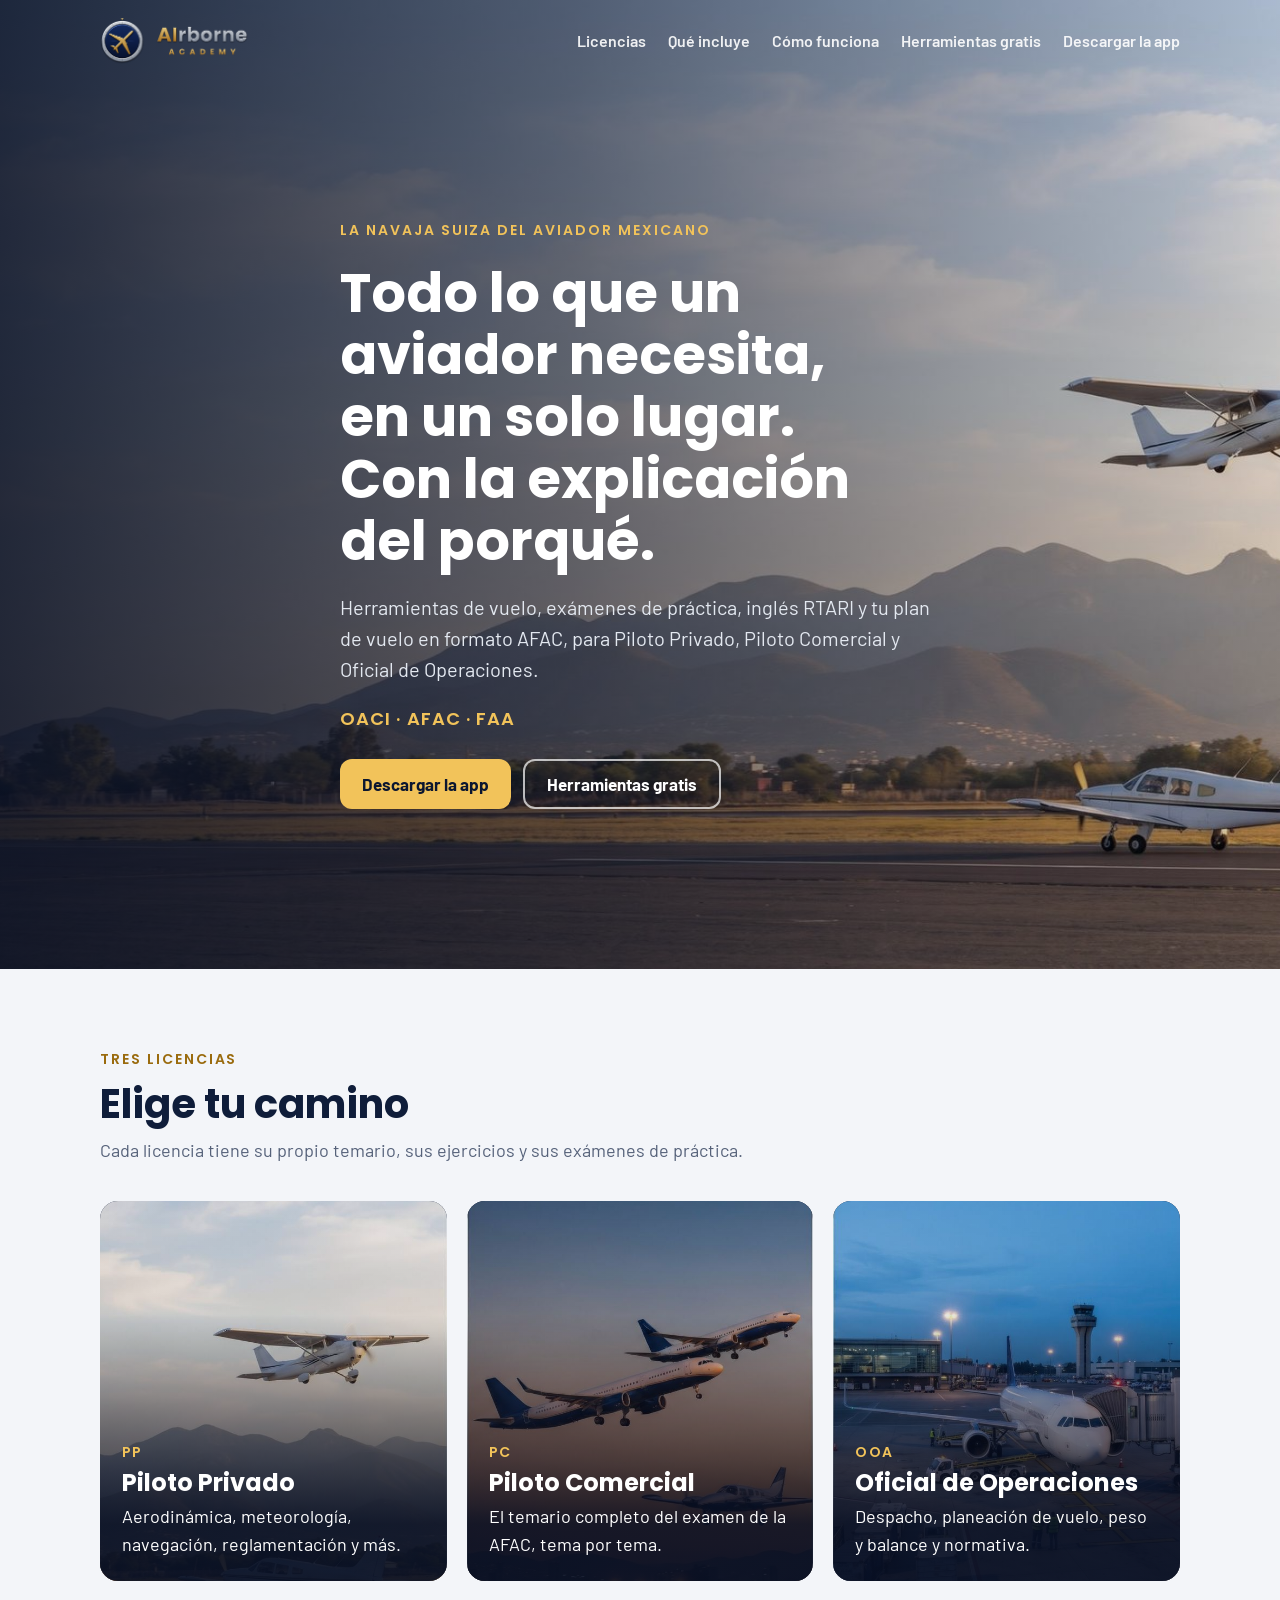
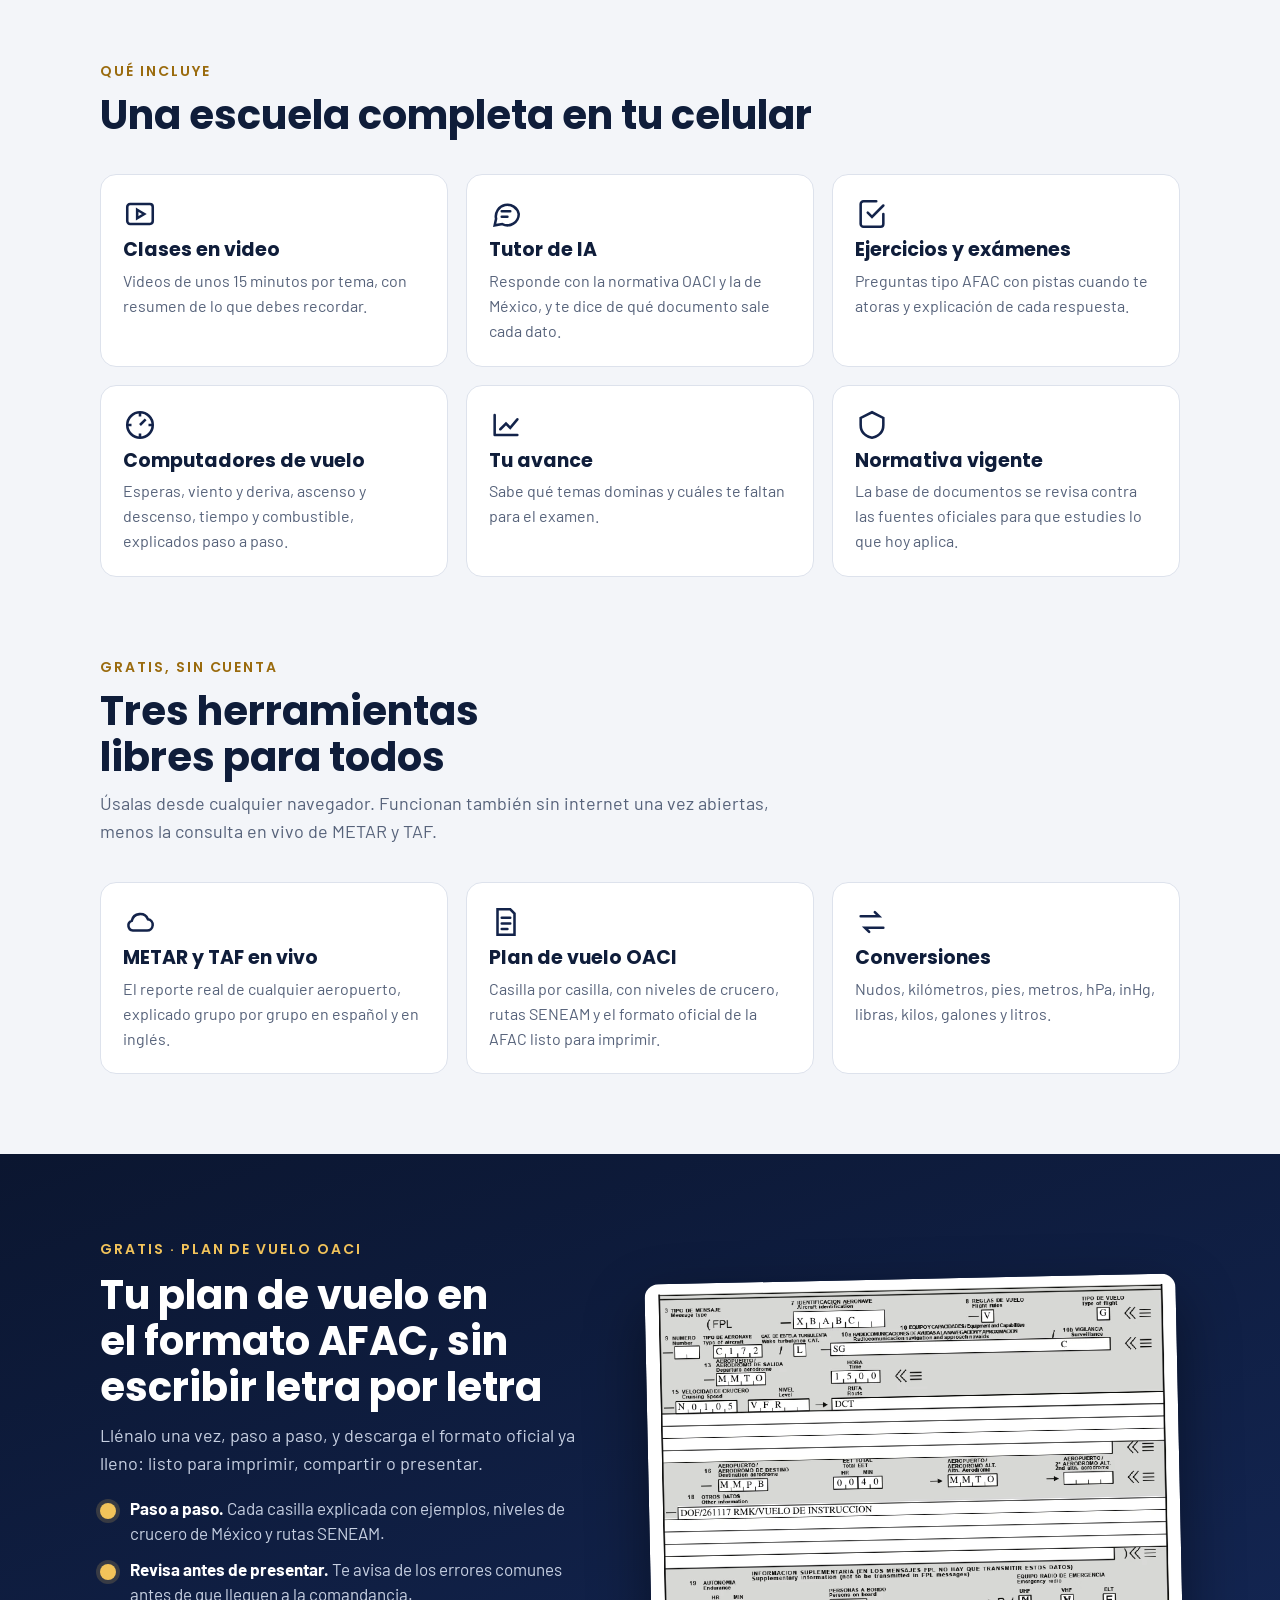
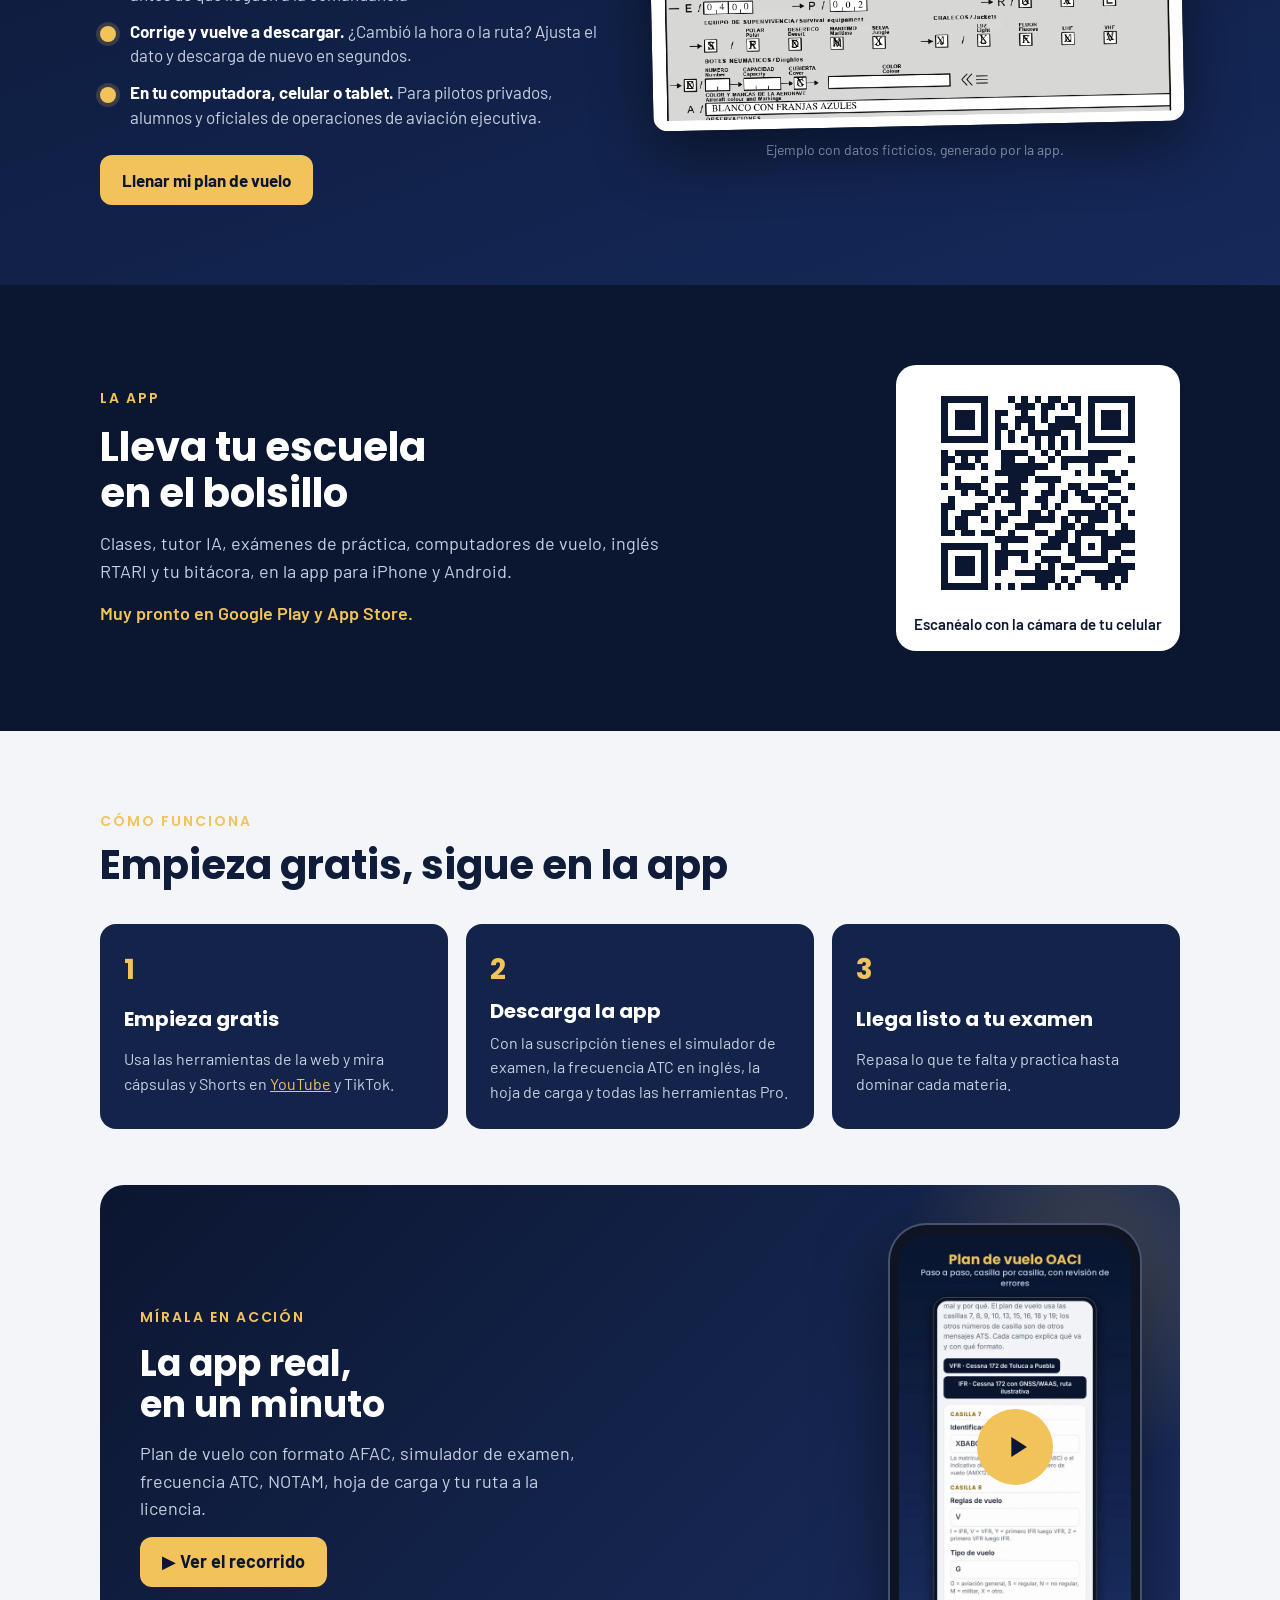
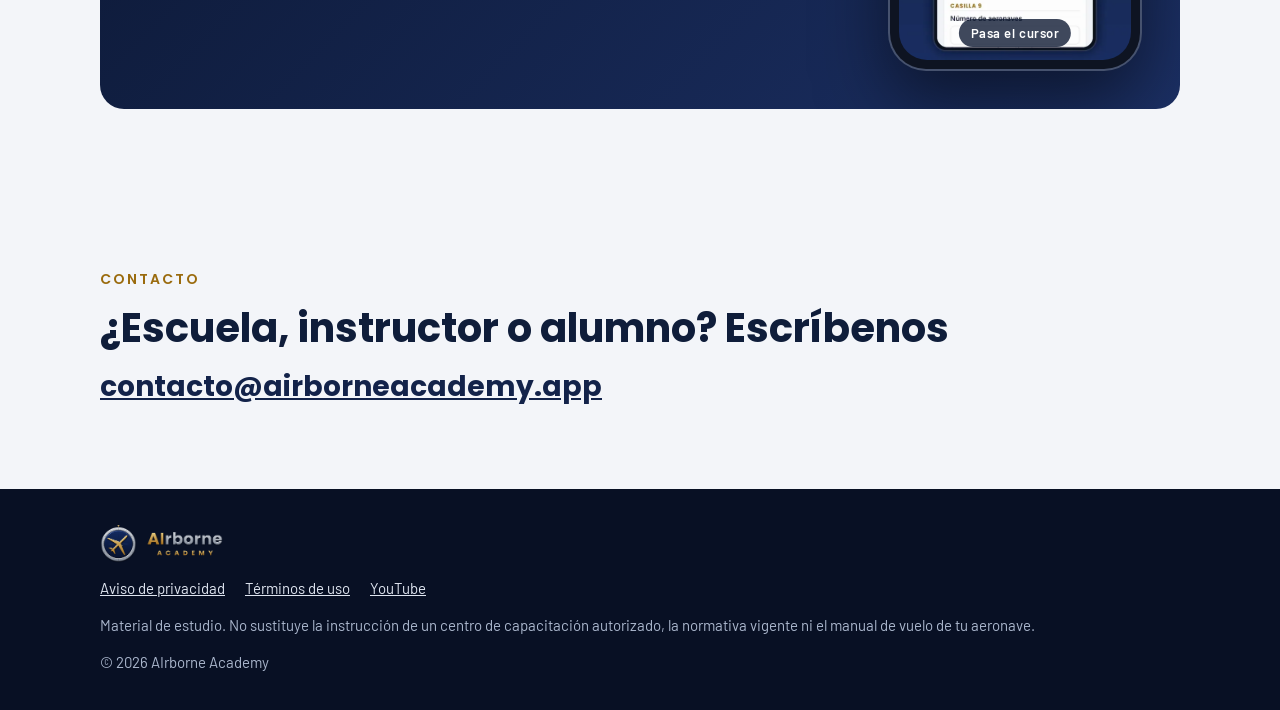
==== commit b1bc9b3a: "Cómo funciona: demostración en video que se reproduce al pasar el cursor - Miniatura en forma de tel" ====
--- a/index.html
+++ b/index.html
@@ -139,9 +139,27 @@
       </div>
       <ol class="steps">
         <li><h3>Empieza gratis</h3><p>Usa las herramientas de la web y mira cápsulas y Shorts en <a href="https://www.youtube.com/@AIrborne_Academy" target="_blank" rel="noopener">YouTube</a> y TikTok.</p></li>
-        <li><h3>Descarga la app</h3><p>Con la suscripción tienes todas las clases, el tutor de IA, los exámenes y las calculadoras.</p></li>
+        <li><h3>Descarga la app</h3><p>Con la suscripción tienes el simulador de examen, la frecuencia ATC en inglés, la hoja de carga y todas las herramientas Pro.</p></li>
         <li><h3>Llega listo a tu examen</h3><p>Repasa lo que te falta y practica hasta dominar cada materia.</p></li>
       </ol>
+
+      <!-- Demostración: miniatura que se reproduce sola al pasar el cursor (o al aparecer en pantalla en el celular)
+           y que al tocarla abre el video completo. Sin sonido en la miniatura, para no sorprender con audio. -->
+      <div class="demo">
+        <div class="demo-txt">
+          <span class="eyebrow">Mírala en acción</span>
+          <h3>La app real, en un minuto</h3>
+          <p>Plan de vuelo con formato AFAC, simulador de examen, frecuencia ATC, NOTAM, hoja de carga y tu ruta a la licencia.</p>
+          <button type="button" class="btn gold" data-abrir-demo>▶ Ver el recorrido</button>
+        </div>
+        <button type="button" class="demo-tel" data-abrir-demo aria-label="Ver el video de demostración de la app">
+          <video class="demo-mini" muted loop playsinline preload="none" poster="video/demo-app-poster.webp" aria-hidden="true">
+            <source src="video/demo-app.mp4" type="video/mp4">
+          </video>
+          <span class="demo-play" aria-hidden="true"><svg viewBox="0 0 24 24"><path d="M8 5v14l11-7z" fill="currentColor"/></svg></span>
+          <span class="demo-pista" aria-hidden="true">Pasa el cursor</span>
+        </button>
+      </div>
     </div>
   </section>
 
@@ -166,5 +184,54 @@
     <p>© 2026 AIrborne Academy</p>
   </div>
 </footer>
+
+<!-- Ventana del video completo (se abre desde la demostración) -->
+<dialog class="demo-ventana" id="demoVentana" aria-label="Video de demostración de AIrborne Academy">
+  <button type="button" class="demo-cerrar" data-cerrar-demo aria-label="Cerrar">×</button>
+  <video id="demoCompleto" controls playsinline preload="none" poster="video/demo-app-poster.webp">
+    <source src="video/demo-app.mp4" type="video/mp4">
+  </video>
+</dialog>
+<script>
+/* Demostración de la app:
+   - Computadora (hay cursor): la miniatura se reproduce al pasar el cursor y se pausa al quitarlo.
+   - Celular (no hay cursor): se reproduce sola cuando la miniatura está a la vista y se pausa al salir.
+   - Si la persona pidió "reducir movimiento" en su sistema, no se reproduce sola: solo al abrirla.
+   - Al tocar o hacer clic, se abre el video completo con controles. Esc o la × lo cierran. */
+(function () {
+  var mini = document.querySelector('.demo-mini'), tel = document.querySelector('.demo-tel');
+  var ventana = document.getElementById('demoVentana'), completo = document.getElementById('demoCompleto');
+  if (!mini || !tel || !ventana) return;
+  var quieto = window.matchMedia('(prefers-reduced-motion: reduce)').matches;
+  var conCursor = window.matchMedia('(hover: hover) and (pointer: fine)').matches;
+  var primera = true;
+  function play() {
+    if (quieto) return;
+    tel.classList.add('vivo');
+    // La primera vez salta la portada del video (3.4 s) para que el gancho sea la app misma
+    if (primera) { primera = false; try { mini.currentTime = 3.4; } catch (e) {} }
+    var p = mini.play(); if (p && p.catch) p.catch(function () {});
+  }
+  function pausa() { tel.classList.remove('vivo'); mini.pause(); }
+  if (conCursor) {
+    tel.addEventListener('mouseenter', play);
+    tel.addEventListener('mouseleave', pausa);
+    tel.addEventListener('focus', play);
+    tel.addEventListener('blur', pausa);
+  } else if ('IntersectionObserver' in window) {
+    new IntersectionObserver(function (es) { es.forEach(function (e) { e.isIntersecting ? play() : pausa(); }); }, { threshold: 0.6 }).observe(tel);
+  }
+  function abrir() {
+    pausa();
+    if (typeof ventana.showModal === 'function') ventana.showModal(); else ventana.setAttribute('open', '');
+    completo.currentTime = 0; var p = completo.play(); if (p && p.catch) p.catch(function () {});
+  }
+  function cerrar() { completo.pause(); if (typeof ventana.close === 'function') ventana.close(); else ventana.removeAttribute('open'); }
+  document.querySelectorAll('[data-abrir-demo]').forEach(function (b) { b.addEventListener('click', abrir); });
+  document.querySelectorAll('[data-cerrar-demo]').forEach(function (b) { b.addEventListener('click', cerrar); });
+  ventana.addEventListener('click', function (e) { if (e.target === ventana) cerrar(); });   // clic fuera del video
+  ventana.addEventListener('close', function () { completo.pause(); });                   // Esc
+})();
+</script>
 </body>
 </html>
--- a/estilos.css
+++ b/estilos.css
@@ -125,3 +125,33 @@
 .plan-muestra{margin:0}
 .plan-muestra img{display:block;width:100%;height:auto;border-radius:14px;background:#fff;padding:10px;box-shadow:0 24px 60px rgba(0,0,0,.45);transform:rotate(-1.2deg)}
 .plan-muestra figcaption{margin-top:12px;font-size:14px;color:#9fb0cf;text-align:center}
+
+/* Demostración en video (sección "Cómo funciona") */
+.demo{display:grid;grid-template-columns:minmax(0,1fr) auto;gap:48px;align-items:center;margin-top:56px;padding:40px;border-radius:24px;
+  background:linear-gradient(135deg,#0b1630 0%,#1b2f63 100%);color:#fff;overflow:hidden;position:relative}
+.demo::after{content:"";position:absolute;right:-120px;top:-120px;width:420px;height:420px;border-radius:50%;background:radial-gradient(circle,rgba(242,195,90,.22),transparent 65%);pointer-events:none}
+.demo-txt{display:grid;gap:14px;max-width:460px;position:relative;z-index:1}
+.demo-txt h3{font-size:clamp(26px,3.4vw,36px)}
+.demo-txt p{color:#c7d0e2}
+.demo-txt .btn{justify-self:start;border:0;cursor:pointer;font:inherit;font-weight:700}
+.demo-tel{position:relative;z-index:1;width:250px;aspect-ratio:9/16;padding:9px;border:0;border-radius:36px;cursor:pointer;
+  background:#0e1422;box-shadow:0 0 0 2px #46526e,0 30px 70px rgba(0,0,0,.5);transition:transform .45s cubic-bezier(.2,.8,.2,1),box-shadow .45s}
+.demo-tel video{width:100%;height:100%;object-fit:cover;border-radius:28px;display:block;background:#0b1630}
+.demo-play{position:absolute;inset:0;margin:auto;width:76px;height:76px;border-radius:50%;display:grid;place-items:center;color:#0b1630;
+  background:var(--gold);box-shadow:0 0 0 0 rgba(242,195,90,.6);animation:latido 2.2s infinite;transition:opacity .3s,transform .3s}
+.demo-play svg{width:34px;height:34px;margin-left:4px}
+.demo-pista{position:absolute;left:50%;bottom:22px;transform:translateX(-50%);font:600 13px var(--body);letter-spacing:.04em;white-space:nowrap;
+  background:rgba(11,22,48,.78);color:#fff;padding:6px 12px;border-radius:99px;transition:opacity .3s}
+@media (hover:none){.demo-pista{display:none}}
+.demo-tel.vivo{transform:translateY(-6px) scale(1.04) rotate(-1deg);box-shadow:0 0 0 2px var(--gold),0 40px 90px rgba(0,0,0,.6),0 0 60px rgba(242,195,90,.25)}
+.demo-tel.vivo .demo-play{opacity:0;transform:scale(.6)}
+.demo-tel.vivo .demo-pista{opacity:0}
+.demo-tel:focus-visible{outline:3px solid var(--gold);outline-offset:4px}
+@keyframes latido{0%{box-shadow:0 0 0 0 rgba(242,195,90,.55)}70%{box-shadow:0 0 0 18px rgba(242,195,90,0)}100%{box-shadow:0 0 0 0 rgba(242,195,90,0)}}
+@media (prefers-reduced-motion:reduce){.demo-play{animation:none}.demo-tel{transition:none}}
+@media (max-width:760px){.demo{grid-template-columns:minmax(0,1fr);padding:28px 22px;gap:28px;justify-items:center;text-align:center}.demo-txt .btn{justify-self:center}.demo-tel{width:min(260px,72vw)}}
+.demo-ventana{padding:0;border:0;background:transparent;max-width:none;max-height:none;overflow:visible}
+.demo-ventana::backdrop{background:rgba(5,10,22,.86);backdrop-filter:blur(4px)}
+.demo-ventana video{display:block;height:min(88vh,960px);width:auto;max-width:94vw;border-radius:22px;background:#000;box-shadow:0 30px 90px rgba(0,0,0,.6)}
+.demo-cerrar{position:absolute;top:-16px;right:-16px;width:44px;height:44px;border-radius:50%;border:0;background:var(--gold);color:#0b1630;font:700 26px/1 var(--display);cursor:pointer;z-index:2}
+@media (max-width:760px){.demo-cerrar{top:8px;right:8px}}
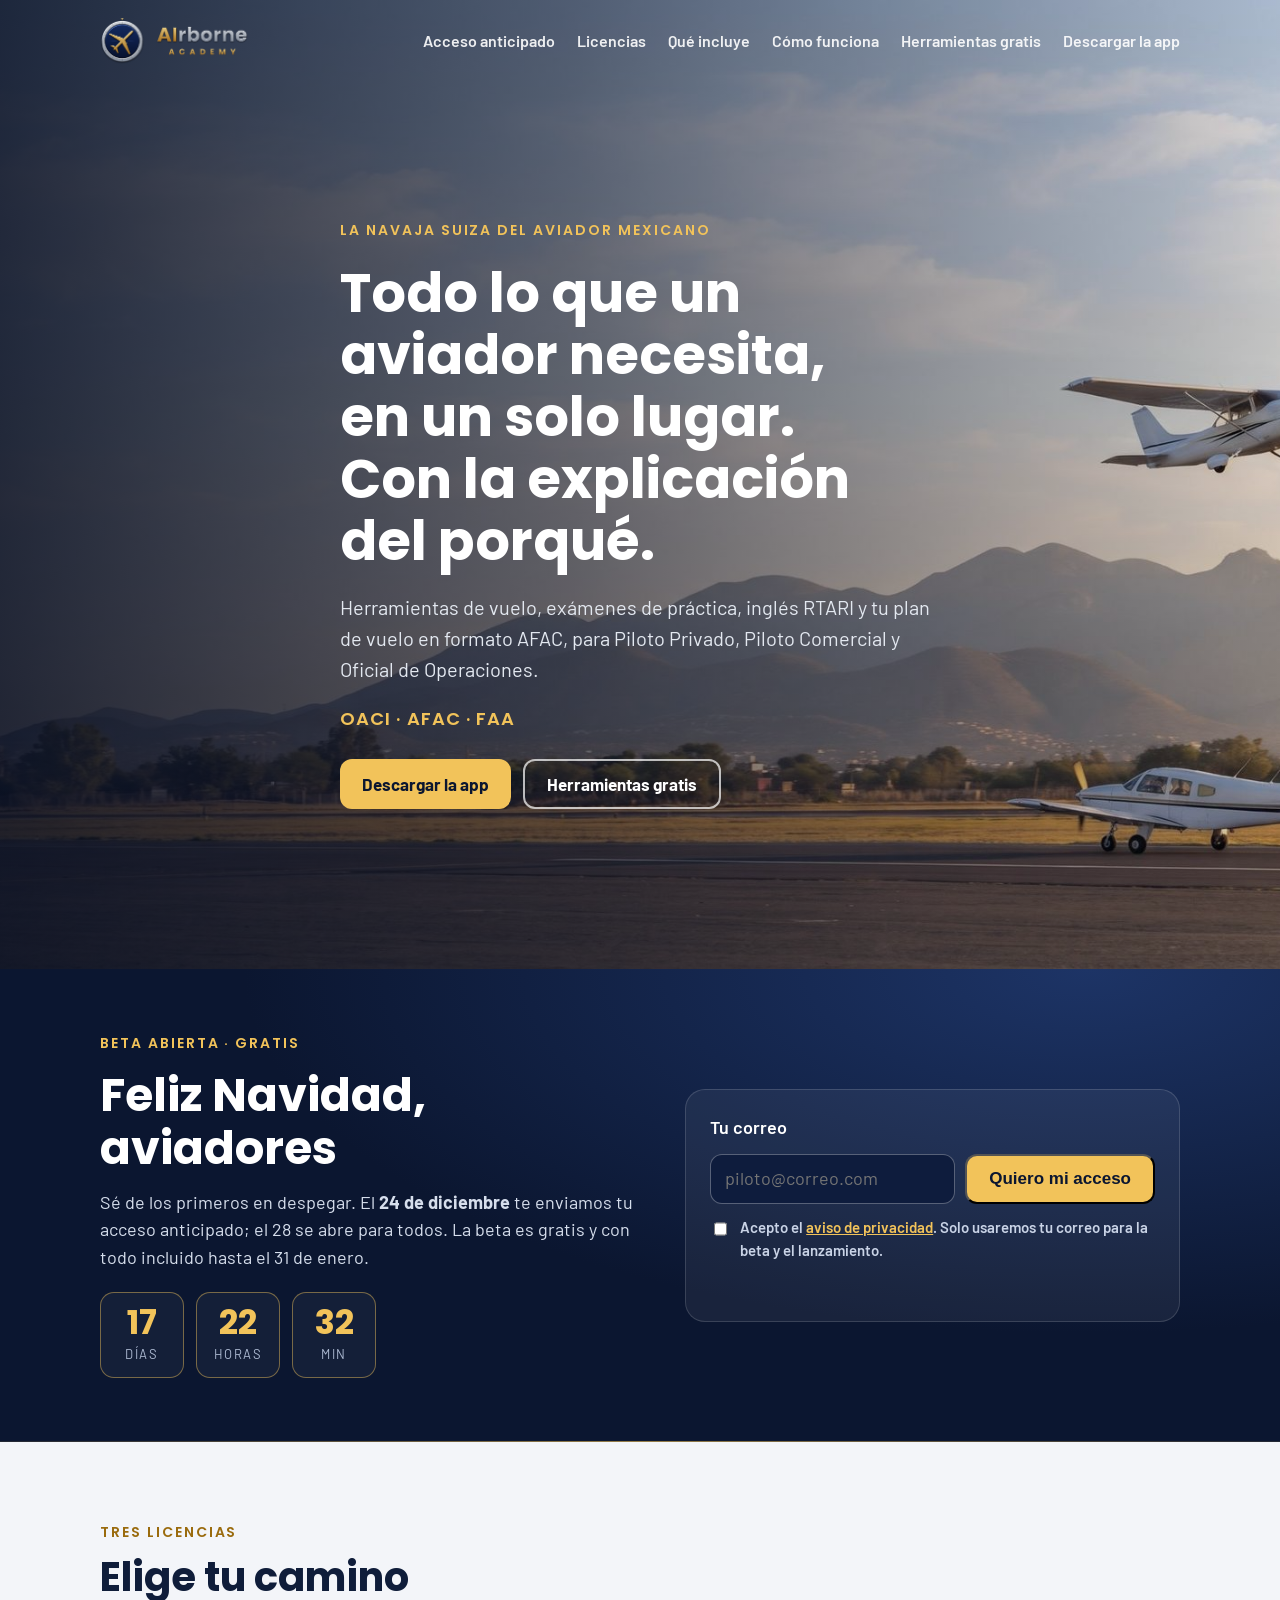
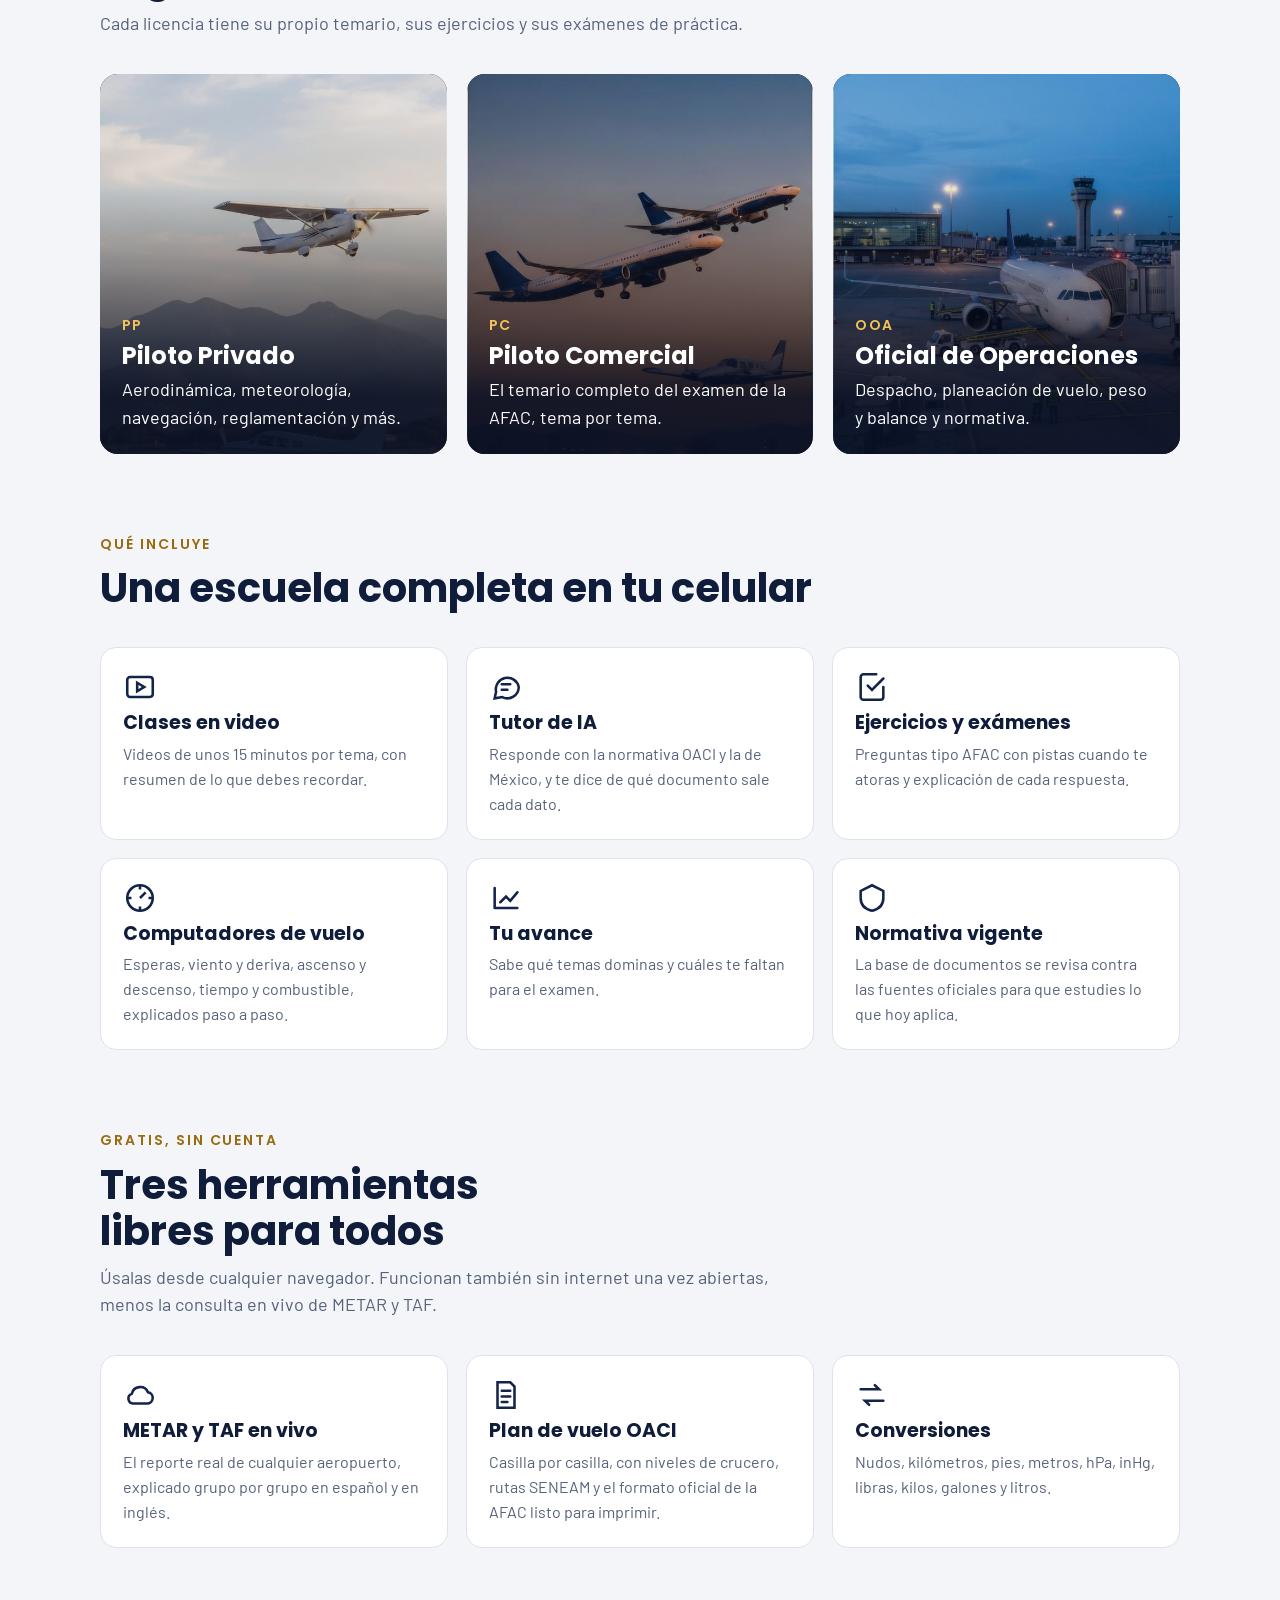
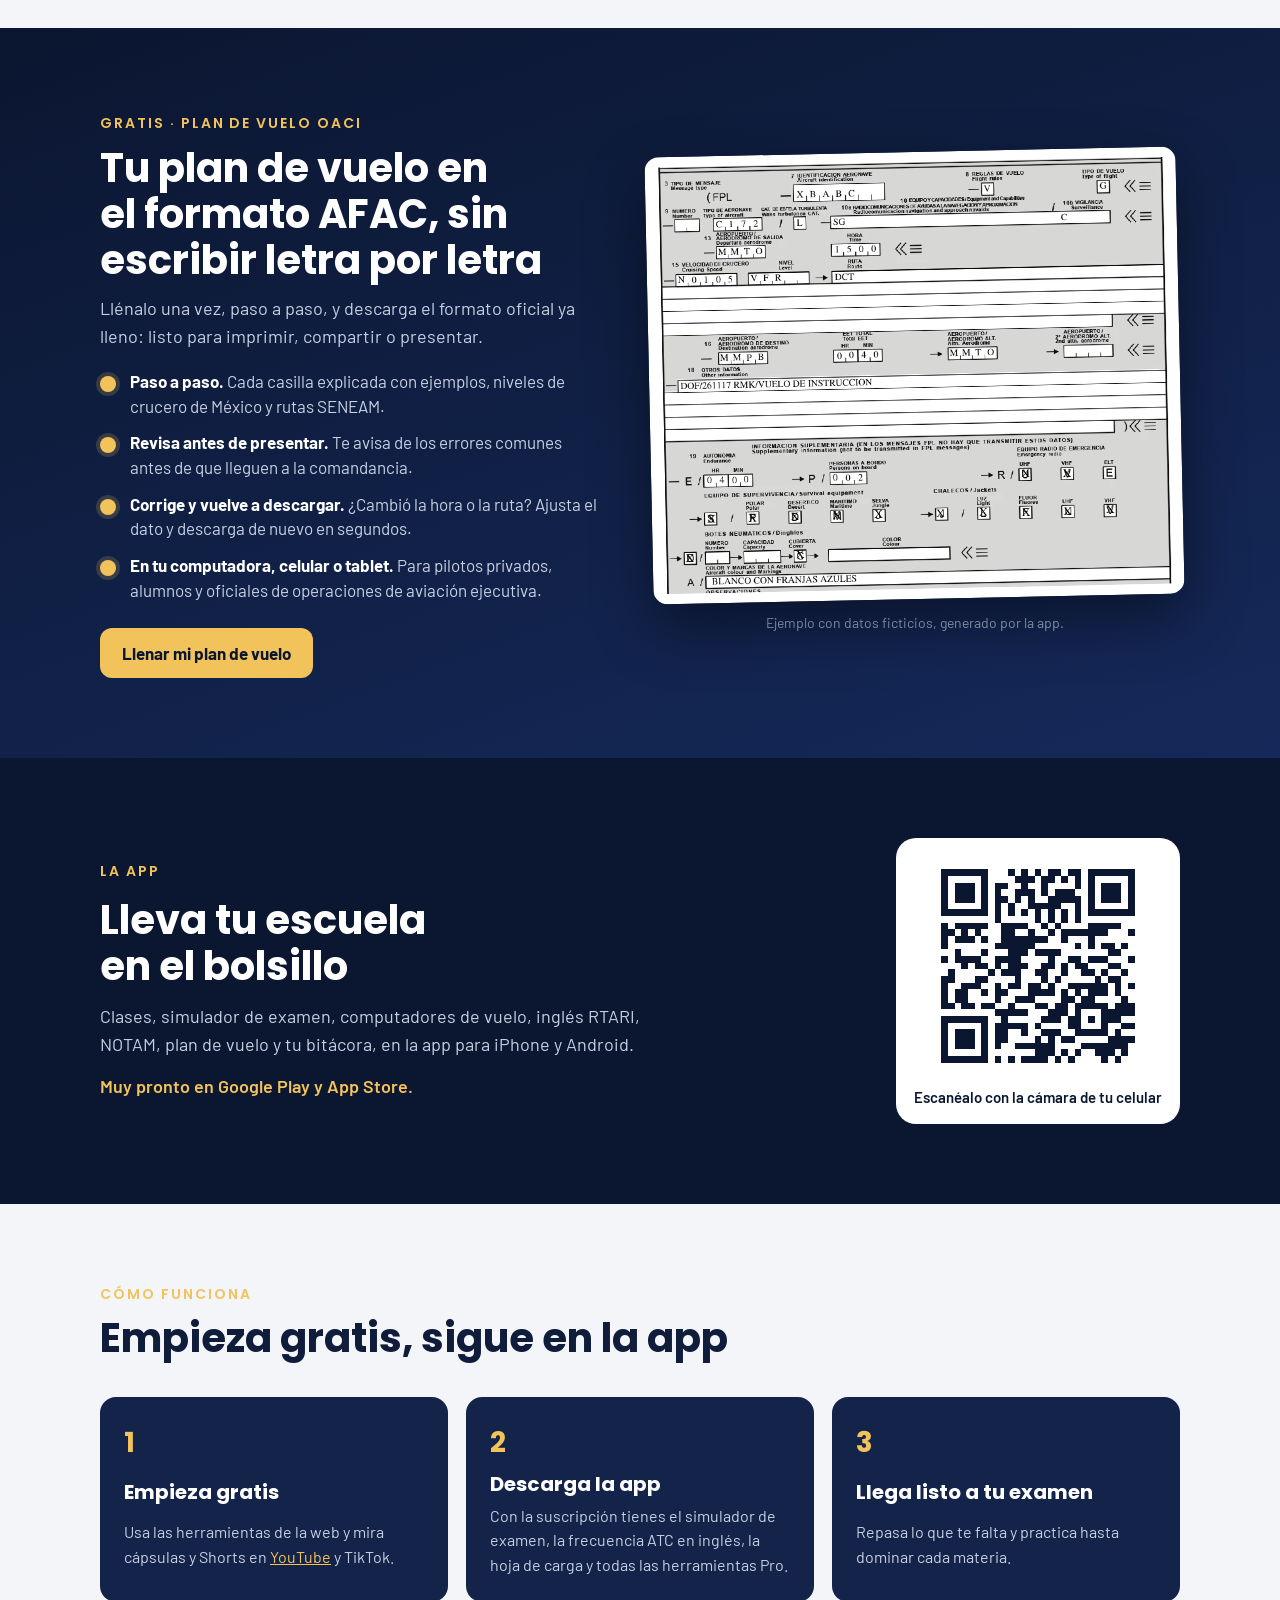
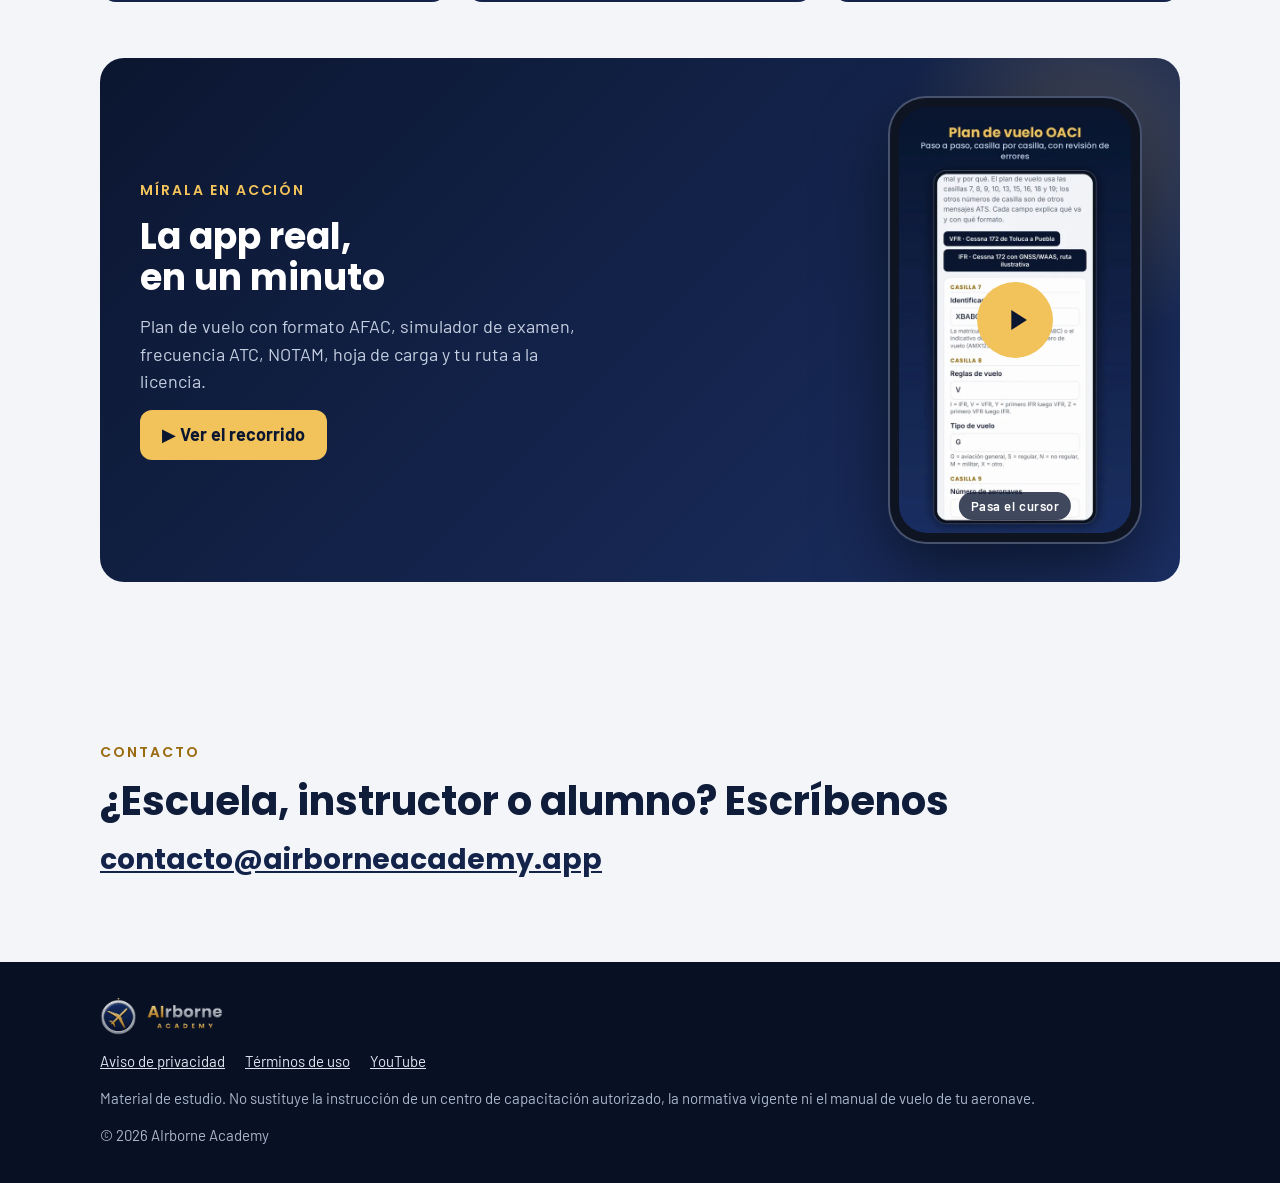
==== commit 352b239b: "Acceso anticipado: lista de espera con cuenta regresiva al 24 de diciembre; aviso de privacidad actu" ====
--- a/index.html
+++ b/index.html
@@ -21,6 +21,7 @@
   <div class="wrap">
     <a href="/" aria-label="AIrborne Academy, inicio"><img src="img/logo.png" alt="AIrborne Academy"></a>
     <nav aria-label="Secciones">
+      <a href="#acceso-anticipado">Acceso anticipado</a>
       <a href="#licencias">Licencias</a>
       <a href="#incluye">Qué incluye</a>
       <a href="#como">Cómo funciona</a>
@@ -43,6 +44,35 @@
           <a class="btn line" href="app/">Herramientas gratis</a>
         </div>
       </div>
+    </div>
+  </section>
+
+  <!-- Acceso anticipado: lista de espera. El 24 de diciembre ("Feliz Navidad, aviadores") se escribe
+       a esta lista primero; el 28 se abre la beta a todos. El correo se guarda en nuestro servidor
+       (airborne-pagos → /api/lista-espera), que limita intentos y no guarda la IP. -->
+  <section id="acceso-anticipado" class="anticipado" aria-labelledby="anticipado-titulo">
+    <div class="wrap anticipado-grid">
+      <div class="anticipado-txt">
+        <span class="eyebrow">Beta abierta · gratis</span>
+        <h2 id="anticipado-titulo">Feliz Navidad, aviadores</h2>
+        <p>Sé de los primeros en despegar. El <b>24 de diciembre</b> te enviamos tu acceso anticipado; el 28 se abre para todos. La beta es gratis y con todo incluido hasta el 31 de enero.</p>
+        <ol class="cuenta" aria-label="Tiempo para el acceso anticipado" data-meta="2026-12-24T06:00:00Z">
+          <li><b data-u="d">--</b><span>días</span></li>
+          <li><b data-u="h">--</b><span>horas</span></li>
+          <li><b data-u="m">--</b><span>min</span></li>
+        </ol>
+      </div>
+      <form class="espera" id="formEspera" novalidate>
+        <label for="correoEspera">Tu correo</label>
+        <div class="espera-fila">
+          <input id="correoEspera" name="correo" type="email" inputmode="email" autocomplete="email" placeholder="piloto@correo.com" required maxlength="254">
+          <button class="btn gold" type="submit">Quiero mi acceso</button>
+        </div>
+        <!-- Campo trampa para robots: invisible para las personas -->
+        <div class="trampa" aria-hidden="true"><label for="empresaEspera">Empresa</label><input id="empresaEspera" name="empresa" tabindex="-1" autocomplete="off"></div>
+        <label class="acepto"><input type="checkbox" id="aceptoEspera" required><span>Acepto el <a href="privacidad.html" target="_blank" rel="noopener">aviso de privacidad</a>. Solo usaremos tu correo para la beta y el lanzamiento.</span></label>
+        <p class="espera-msg" id="msgEspera" role="status" aria-live="polite"></p>
+      </form>
     </div>
   </section>
 
@@ -120,7 +150,7 @@
       <div class="txt">
         <span class="eyebrow">La app</span>
         <h2>Lleva tu escuela en el bolsillo</h2>
-        <p>Clases, tutor IA, exámenes de práctica, computadores de vuelo, inglés RTARI y tu bitácora, en la app para iPhone y Android.</p>
+        <p>Clases, simulador de examen, computadores de vuelo, inglés RTARI, NOTAM, plan de vuelo y tu bitácora, en la app para iPhone y Android.</p>
         <p class="pronto">Muy pronto en Google Play y App Store.</p>
         <a class="btn gold solo-movil" href="descargar/">Descargar la app</a>
       </div>
@@ -209,7 +239,11 @@
     if (quieto) return;
     tel.classList.add('vivo');
     // La primera vez salta la portada del video (3.4 s) para que el gancho sea la app misma
-    if (primera) { primera = false; try { mini.currentTime = 3.4; } catch (e) {} }
+    if (primera) {
+      primera = false;
+      var saltar = function () { try { mini.currentTime = 3.4; } catch (e) {} };
+      if (mini.readyState >= 1) saltar(); else mini.addEventListener('loadedmetadata', saltar, { once: true });
+    }
     var p = mini.play(); if (p && p.catch) p.catch(function () {});
   }
   function pausa() { tel.classList.remove('vivo'); mini.pause(); }
@@ -233,5 +267,60 @@
   ventana.addEventListener('close', function () { completo.pause(); });                   // Esc
 })();
 </script>
+<script>
+/* Acceso anticipado: cuenta regresiva y lista de espera.
+   - La cuenta llega a cero el 24 de diciembre a las 00:00 de la Ciudad de México (06:00 UTC).
+   - Después del 24 el texto cambia; desde el 28 (beta abierta) el formulario invita a entrar a la app.
+   - El correo va a nuestro servidor; la respuesta es la misma aunque ya estuvieras registrado. */
+(() => {
+  const API = 'https://airborne-pagos.netlify.app/api/lista-espera';
+  const ABIERTA = Date.parse('2026-12-28T06:00:00Z');
+  const cuenta = document.querySelector('.cuenta');
+  const meta = Date.parse(cuenta.dataset.meta);
+  const pon = (u, v) => { cuenta.querySelector(`[data-u="${u}"]`).textContent = String(v).padStart(2, '0'); };
+  const sec = document.getElementById('acceso-anticipado');
+
+  function tic() {
+    const ahora = Date.now();
+    if (ahora >= ABIERTA) {               // Beta abierta: ya no hay lista, se entra directo
+      sec.querySelector('h2').textContent = 'La beta ya despegó';
+      sec.querySelector('.anticipado-txt p').innerHTML = 'Gratis y con todo incluido hasta el 31 de enero. Entra, estudia y cuéntanos qué te parece.';
+      cuenta.hidden = true;
+      document.getElementById('formEspera').outerHTML = '<a class="btn gold" href="app/">Entrar a la beta</a>';
+      return clearInterval(reloj);
+    }
+    const falta = Math.max(0, meta - ahora);
+    if (!falta) {                          // Del 24 al 27: acceso anticipado en curso
+      sec.querySelector('.anticipado-txt p').innerHTML = 'El acceso anticipado ya empezó. Déjanos tu correo y te enviamos tu invitación; el 28 se abre para todos.';
+      cuenta.hidden = true;
+      return;
+    }
+    pon('d', Math.floor(falta / 864e5)); pon('h', Math.floor(falta / 36e5) % 24); pon('m', Math.floor(falta / 6e4) % 60);
+  }
+  const reloj = setInterval(tic, 30000); tic();
+
+  const form = document.getElementById('formEspera');
+  const msg = document.getElementById('msgEspera');
+  form && form.addEventListener('submit', async (e) => {
+    e.preventDefault();
+    const correo = form.correo.value.trim();
+    const acepto = document.getElementById('aceptoEspera').checked;
+    msg.className = 'espera-msg';
+    if (!/^[^\s@]+@[^\s@]+\.[^\s@]{2,}$/.test(correo)) { msg.textContent = 'Revisa tu correo: parece que le falta algo.'; msg.classList.add('error'); return; }
+    if (!acepto) { msg.textContent = 'Para registrarte, acepta el aviso de privacidad.'; msg.classList.add('error'); return; }
+    const boton = form.querySelector('button'); boton.disabled = true; msg.textContent = 'Enviando…';
+    try {
+      const r = await fetch(API, { method: 'POST', headers: { 'Content-Type': 'application/json' },
+        body: JSON.stringify({ correo, consentimiento: true, empresa: form.empresa.value }) });
+      const d = await r.json().catch(() => ({}));
+      msg.textContent = d.mensaje || (r.ok ? '¡Listo!' : 'No pudimos registrarte. Intenta de nuevo.');
+      msg.classList.add(r.ok ? 'ok' : 'error');
+      if (r.ok) form.reset();
+    } catch (err) {
+      msg.textContent = 'Sin conexión con el servidor. Intenta de nuevo en un momento.'; msg.classList.add('error');
+    } finally { boton.disabled = false; }
+  });
+})();
+</script>
 </body>
 </html>
--- a/estilos.css
+++ b/estilos.css
@@ -155,3 +155,30 @@
 .demo-ventana video{display:block;height:min(88vh,960px);width:auto;max-width:94vw;border-radius:22px;background:#000;box-shadow:0 30px 90px rgba(0,0,0,.6)}
 .demo-cerrar{position:absolute;top:-16px;right:-16px;width:44px;height:44px;border-radius:50%;border:0;background:var(--gold);color:#0b1630;font:700 26px/1 var(--display);cursor:pointer;z-index:2}
 @media (max-width:760px){.demo-cerrar{top:8px;right:8px}}
+
+/* acceso anticipado (lista de espera y cuenta regresiva) */
+.anticipado{background:radial-gradient(120% 140% at 85% 0%,#1d3466 0%,var(--navy) 55%);color:#fff;padding-block:64px;position:relative;overflow:hidden}
+.anticipado::after{content:"";position:absolute;inset:auto -10% -1px -10%;height:2px;background:linear-gradient(90deg,transparent,var(--gold),transparent);opacity:.6}
+.anticipado-grid{display:grid;grid-template-columns:1.1fr 1fr;gap:40px;align-items:center}
+@media (max-width:860px){.anticipado-grid{grid-template-columns:minmax(0,1fr)}}
+.anticipado-txt{display:grid;gap:14px}
+.anticipado h2{font-size:clamp(30px,4.4vw,46px)}
+.anticipado-txt p{color:#d6deec}
+.cuenta{list-style:none;margin:6px 0 0;padding:0;display:flex;gap:12px}
+.cuenta li{min-width:84px;padding:12px 10px 10px;border:1px solid rgba(242,195,90,.45);border-radius:14px;background:rgba(255,255,255,.04);text-align:center}
+.cuenta b{display:block;font-family:var(--display);font-size:34px;line-height:1;color:var(--gold);font-variant-numeric:tabular-nums}
+.cuenta span{font-size:13px;letter-spacing:.12em;text-transform:uppercase;color:#aebbd3}
+.espera{background:rgba(255,255,255,.06);border:1px solid rgba(255,255,255,.14);border-radius:20px;padding:24px;display:grid;gap:12px}
+.espera>label{font-weight:600}
+.espera-fila{display:flex;gap:10px;flex-wrap:wrap}
+.espera-fila .btn{flex:0 0 auto}
+.espera input[type=email]{flex:1 1 180px;min-width:0;min-height:50px;border-radius:12px;border:1px solid rgba(255,255,255,.3);background:#0e1c3d;color:#fff;font:inherit;padding:0 14px}
+.espera input[type=email]:focus{outline:3px solid var(--gold);outline-offset:1px}
+.espera button[disabled]{opacity:.6}
+.acepto{display:flex;gap:10px;align-items:flex-start;font-size:15px;color:#c9d3e6}
+.acepto input{margin-top:4px;width:18px;height:18px;accent-color:var(--gold)}
+.acepto a{color:var(--gold)}
+.trampa{position:absolute;left:-9999px;width:1px;height:1px;overflow:hidden}
+.espera-msg{min-height:1.4em;font-size:16px}
+.espera-msg.ok{color:#8fe0a8}
+.espera-msg.error{color:#ffb4a8}
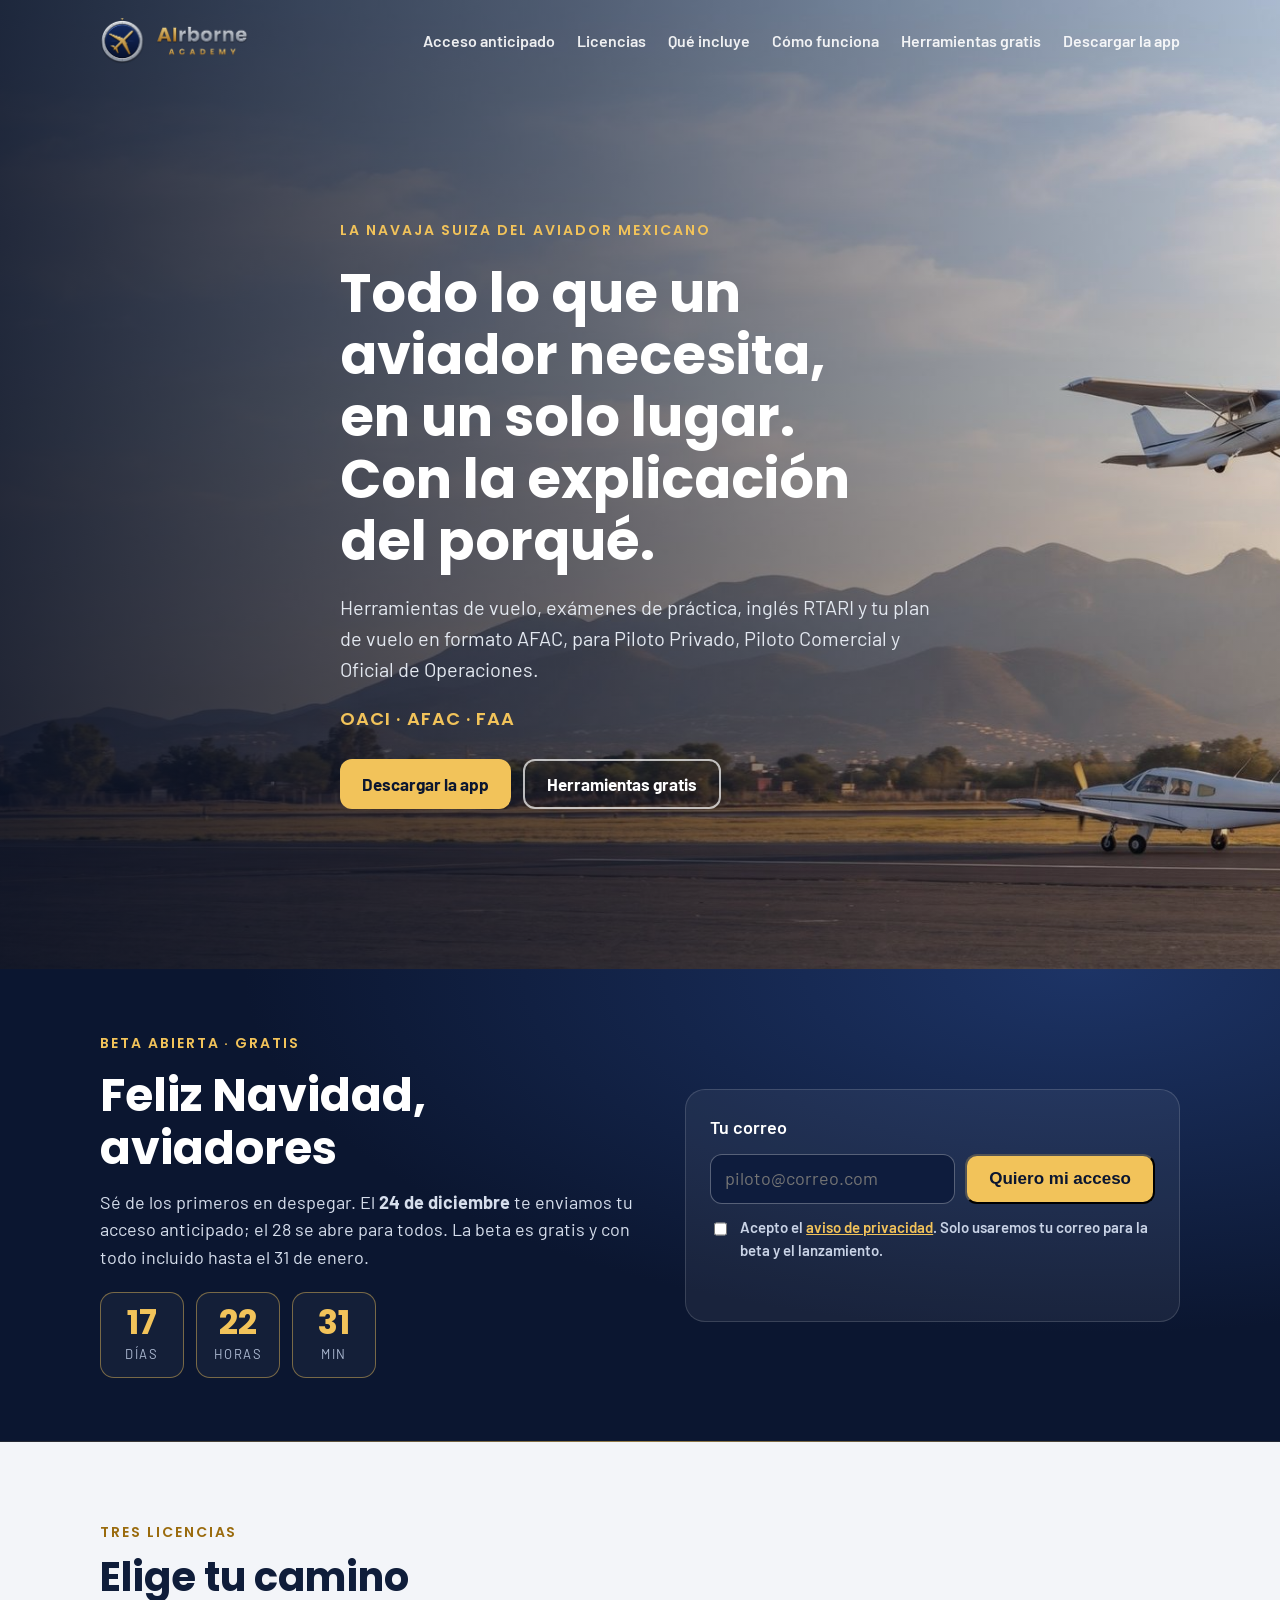
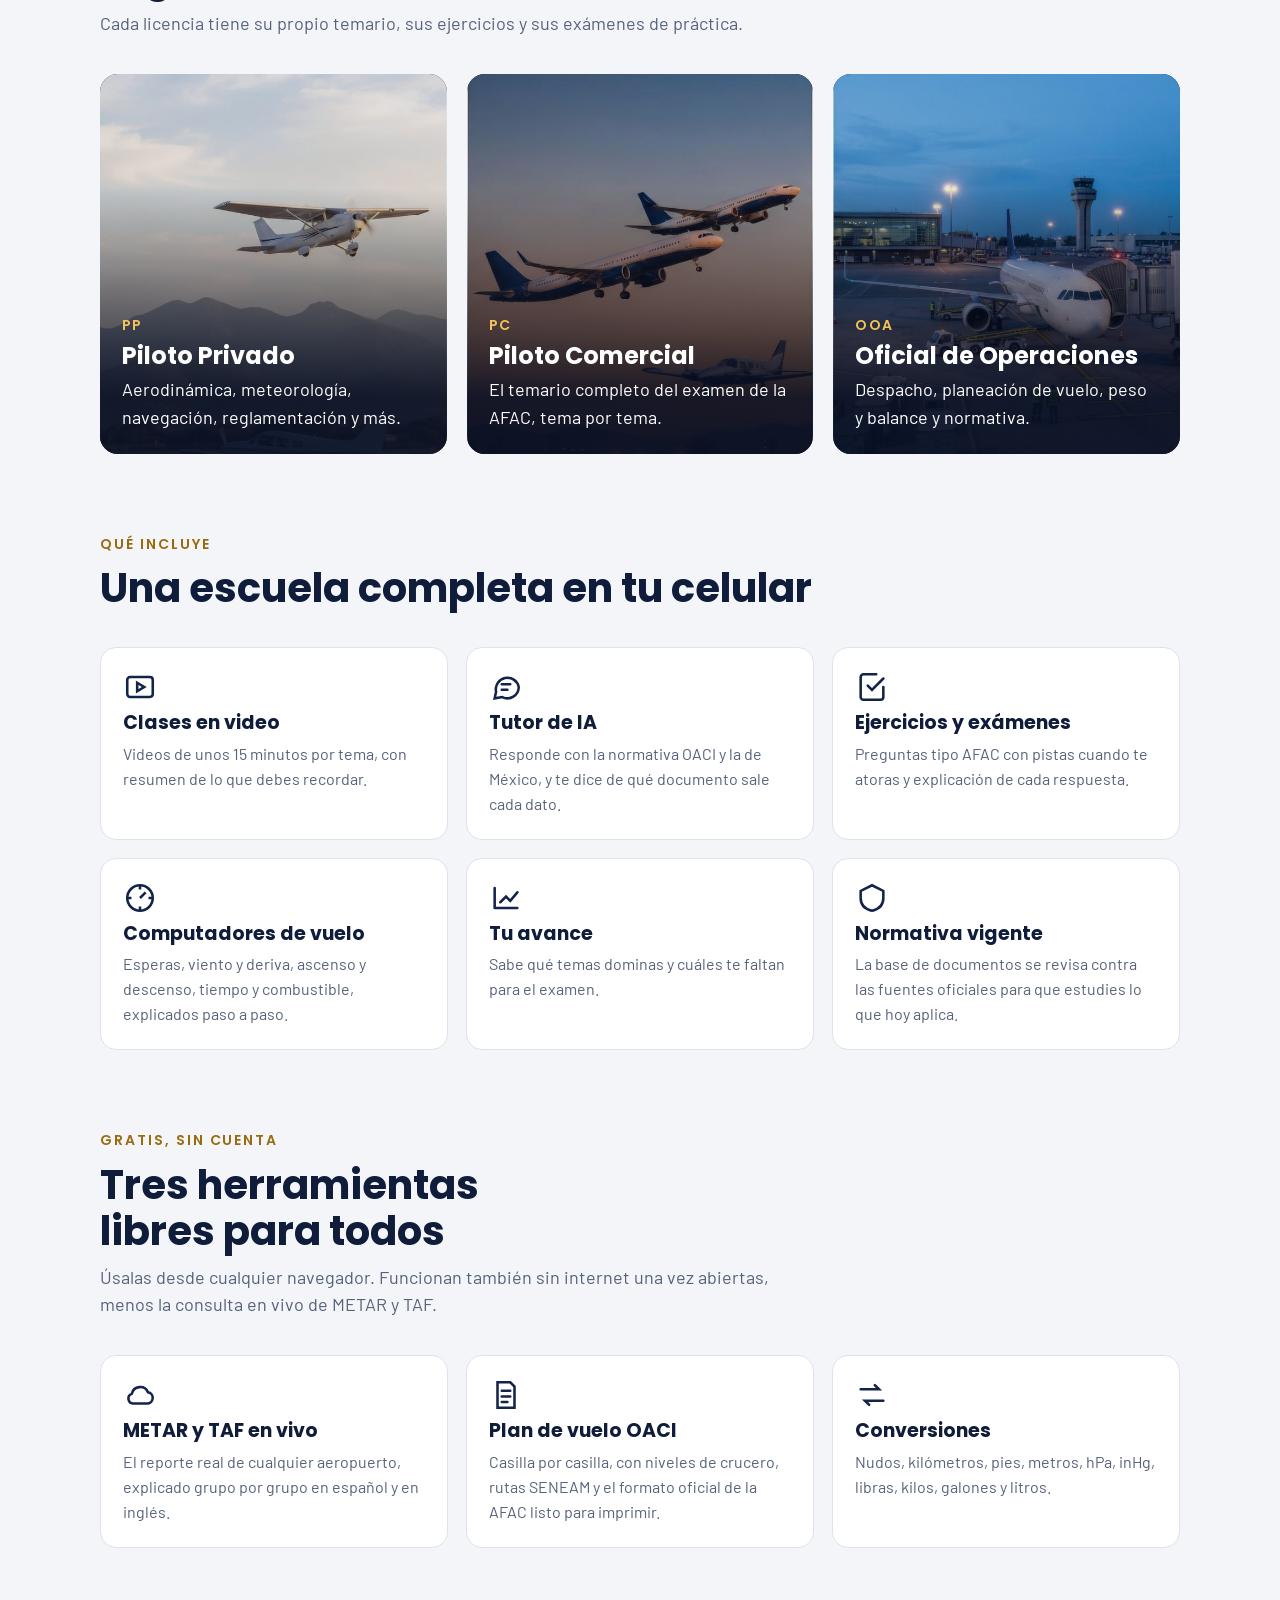
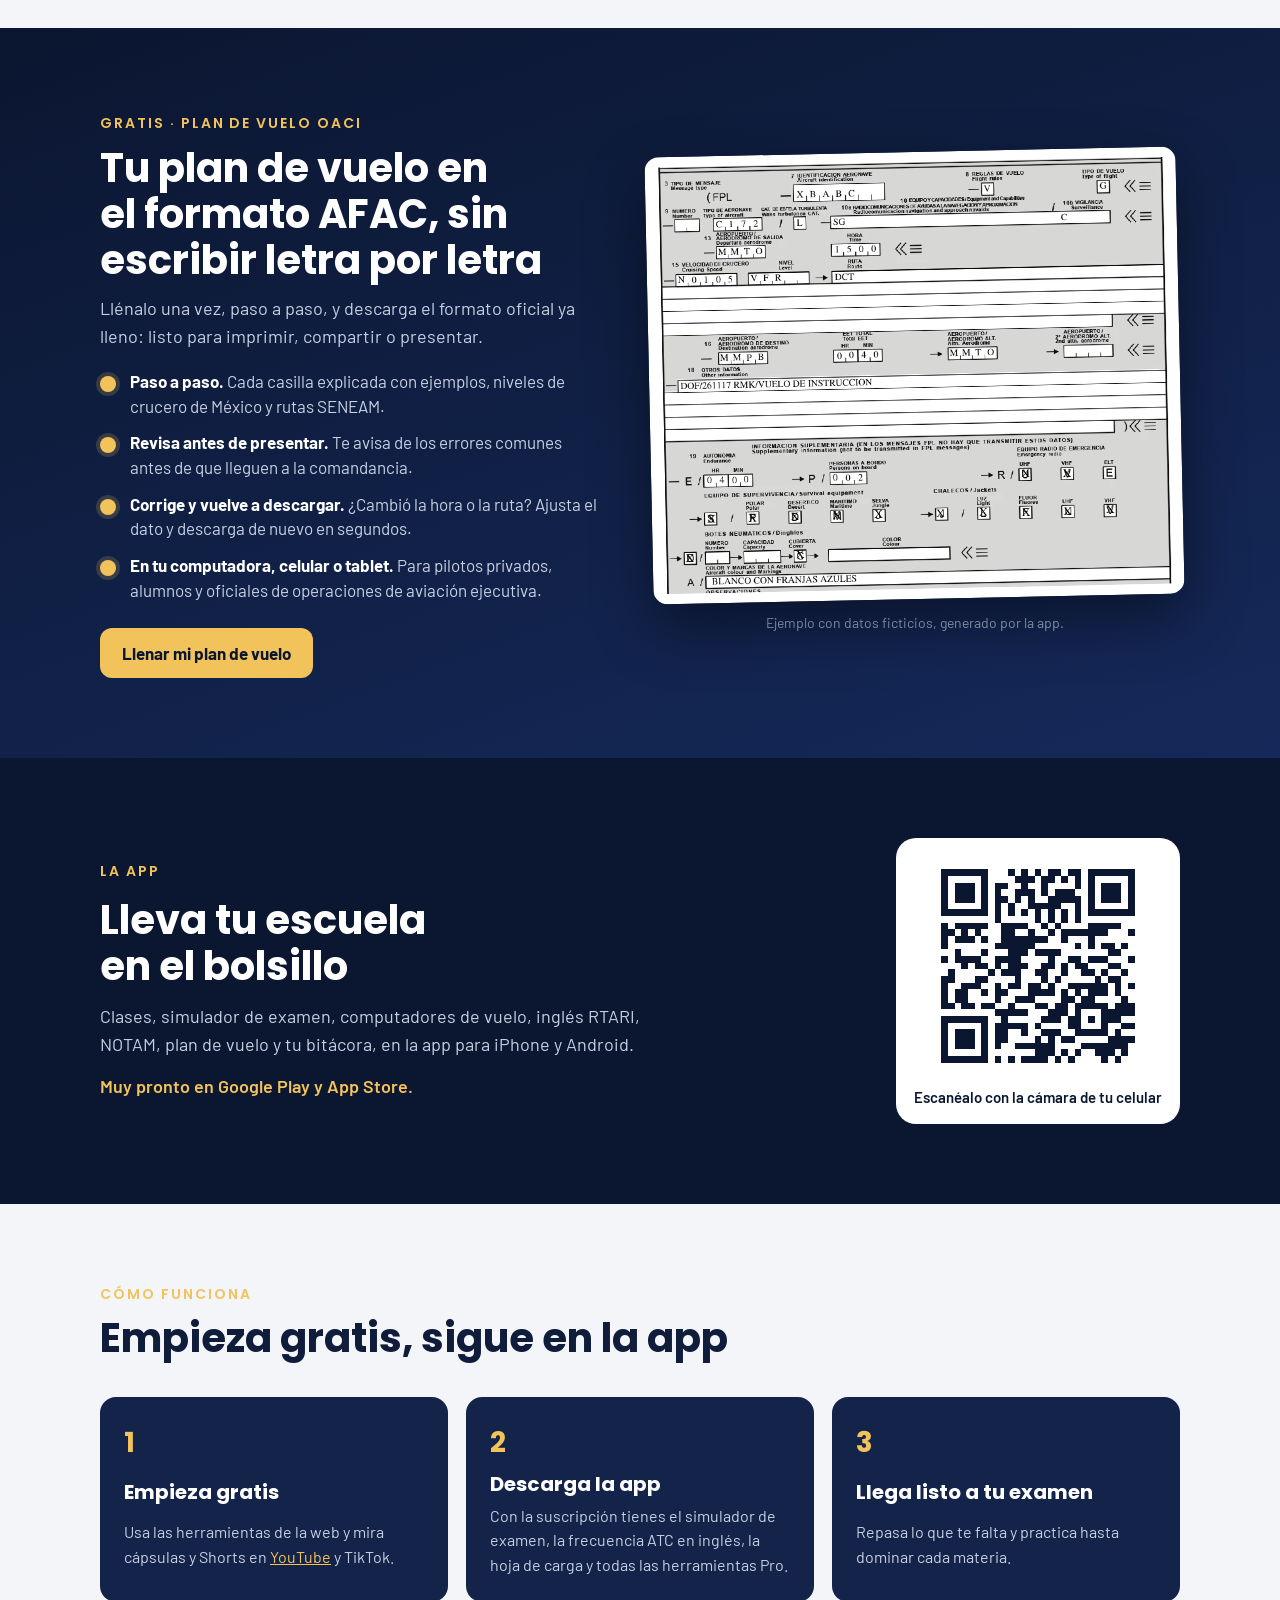
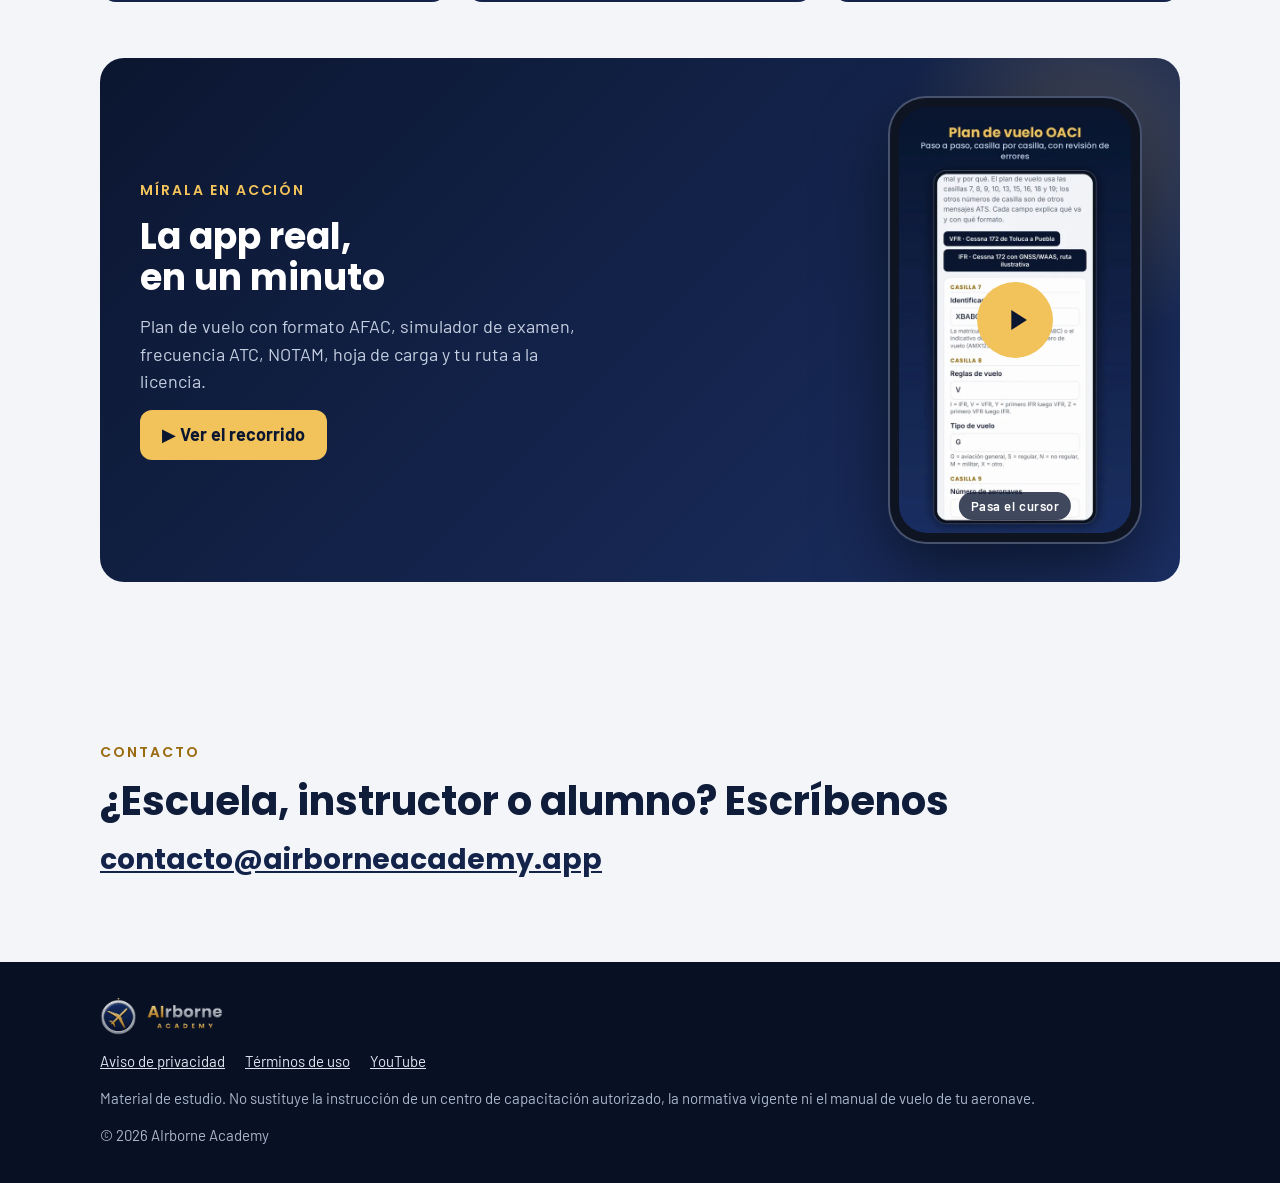
==== commit 88588de3: "Landing: medición anónima de visitas con Umami (sin cookies) y aviso de privacidad actualizado Co-Au" ====
--- a/index.html
+++ b/index.html
@@ -14,6 +14,8 @@
 <link rel="preconnect" href="https://fonts.gstatic.com" crossorigin>
 <link rel="stylesheet" href="https://fonts.googleapis.com/css2?family=Poppins:wght@600;700&family=Barlow:wght@400;500;600;700&display=swap">
 <link rel="stylesheet" href="estilos.css">
+  <!-- Medición de visitas anónima (Umami): sin cookies ni datos personales; solo cuenta visitas, origen y clics en "Quiero mi acceso" -->
+  <script defer src="https://cloud.umami.is/script.js" data-website-id="66b6beea-8bb0-47d8-99d0-aff5244bca01"></script>
 </head>
 <body>
 
@@ -66,7 +68,7 @@
         <label for="correoEspera">Tu correo</label>
         <div class="espera-fila">
           <input id="correoEspera" name="correo" type="email" inputmode="email" autocomplete="email" placeholder="piloto@correo.com" required maxlength="254">
-          <button class="btn gold" type="submit">Quiero mi acceso</button>
+          <button class="btn gold" type="submit" data-umami-event="lista-espera">Quiero mi acceso</button>
         </div>
         <!-- Campo trampa para robots: invisible para las personas -->
         <div class="trampa" aria-hidden="true"><label for="empresaEspera">Empresa</label><input id="empresaEspera" name="empresa" tabindex="-1" autocomplete="off"></div>
@@ -274,6 +276,13 @@
    - El correo va a nuestro servidor; la respuesta es la misma aunque ya estuvieras registrado. */
 (() => {
   const API = 'https://airborne-pagos.netlify.app/api/lista-espera';
+  // Canal de origen: ?utm_source=tiktok o ?o=tiktok en el enlace. Se recuerda durante la visita.
+  let origen = '';
+  try {
+    const q = new URLSearchParams(location.search);
+    origen = (q.get('utm_source') || q.get('o') || sessionStorage.getItem('air_origen') || '').toLowerCase().replace(/[^a-z0-9_-]/g, '').slice(0, 40);
+    if (origen) sessionStorage.setItem('air_origen', origen);
+  } catch (e) { /* sin almacenamiento: se envía vacío y el servidor pone "landing" */ }
   const ABIERTA = Date.parse('2026-12-28T06:00:00Z');
   const cuenta = document.querySelector('.cuenta');
   const meta = Date.parse(cuenta.dataset.meta);
@@ -311,7 +320,7 @@
     const boton = form.querySelector('button'); boton.disabled = true; msg.textContent = 'Enviando…';
     try {
       const r = await fetch(API, { method: 'POST', headers: { 'Content-Type': 'application/json' },
-        body: JSON.stringify({ correo, consentimiento: true, empresa: form.empresa.value }) });
+        body: JSON.stringify({ correo, consentimiento: true, empresa: form.empresa.value, origen }) });
       const d = await r.json().catch(() => ({}));
       msg.textContent = d.mensaje || (r.ok ? '¡Listo!' : 'No pudimos registrarte. Intenta de nuevo.');
       msg.classList.add(r.ok ? 'ok' : 'error');
